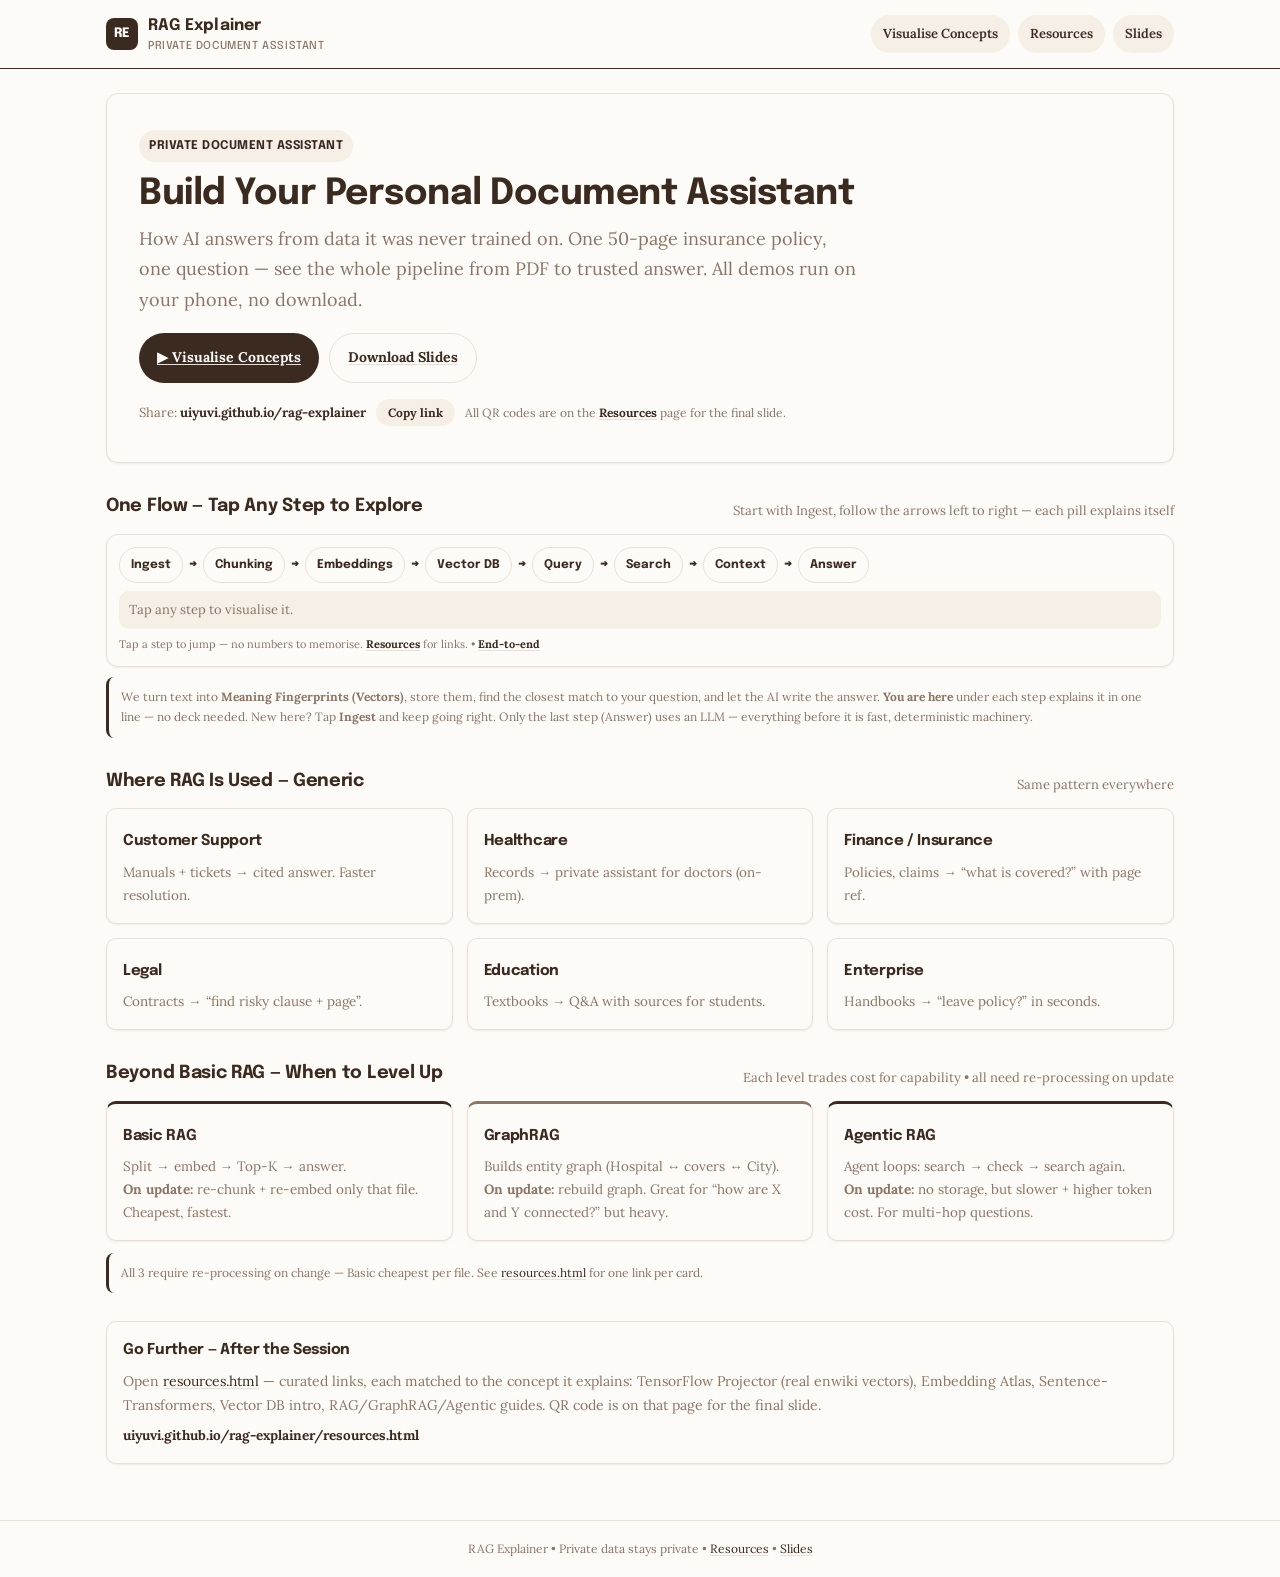
==== index.html @ fc3a3337 "redesign: Smashing-style typography + warm brown palette — Lora serif body + Epilogue sans display/U" ====
<!doctype html>
<html lang="en">
<head>
<meta charset="utf-8">
<meta name="viewport" content="width=device-width,initial-scale=1,viewport-fit=cover"><link rel="preconnect" href="https://fonts.googleapis.com"><link rel="preconnect" href="https://fonts.gstatic.com" crossorigin><link rel="stylesheet" href="https://fonts.googleapis.com/css2?family=Lora:ital,wght@0,400;0,600;1,400&family=Epilogue:wght@600;700;800&display=swap">
<title>RAG Explainer — Build Your Personal Document Assistant </title>
<meta name="description" content="How AI answers from private PDFs — Vector Search explained step-by-step. 7 mobile demos, no setup.">
<link rel="stylesheet" href="assets/style.css?v=3">
</head>
<body>
<header class="topbar">
  <div class="topbar-inner">
    <div class="brand">
      <div class="brand-mark">RE</div>
      <div>RAG Explainer <small>Private Document Assistant</small></div>
    </div>
    <nav class="nav">
      <a href="#visualise">Visualise Concepts</a>
      <a href="resources.html">Resources</a>
      <a href="slides/rag_explainer.pptx">Slides</a>
    </nav>
  </div>
</header>

<main class="wrap">
  <section class="hero">
    <div class="kicker">Private Document Assistant</div>
    <h1>Build Your Personal <span>Document Assistant</span></h1>
    <p class="lead">How AI answers from data it was never trained on. One 50-page insurance policy, one question — see the whole pipeline from PDF to trusted answer. All demos run on your phone, no download.</p>
    <div class="hero-actions">
      <a class="btn btn-primary" href="#visualise">▶ Visualise Concepts</a>
      <a class="btn btn-secondary" href="slides/rag_explainer.pptx">Download Slides</a>
    </div>
    <div style="margin-top:16px;display:flex;gap:10px;align-items:center;flex-wrap:wrap;font-size:13px;color:#8A7566">
      <span>Share: <strong style="color:#3B2A20">uiyuvi.github.io/rag-explainer</strong></span>
      <button class="btn btn-ghost" style="padding:6px 12px;font-size:12px" onclick="navigator.clipboard&&navigator.clipboard.writeText('https://uiyuvi.github.io/rag-explainer/').then(()=>alert('Link copied'))">Copy link</button>
      <span style="font-size:12px">All QR codes are on the <a href="resources.html" style="font-weight:700">Resources</a> page for the final slide.</span>
    </div>
  </section>

  <section class="section" id="visualise">
    <div class="section-head"><h2>One Flow — Tap Any Step to Explore</h2><p>Start with Ingest, follow the arrows left to right — each pill explains itself</p></div>
    <div id="pipeline"></div>
    <p class="note" style="margin-top:10px">We turn text into <strong>Meaning Fingerprints (Vectors)</strong>, store them, find the closest match to your question, and let the AI write the answer. <strong>You are here</strong> under each step explains it in one line — no deck needed. New here? Tap <strong>Ingest</strong> and keep going right. Only the last step (Answer) uses an LLM — everything before it is fast, deterministic machinery.</p>
  </section>

  <section class="section">
    <div class="section-head"><h2>Where RAG Is Used — Generic</h2><p>Same pattern everywhere</p></div>
    <div class="grid grid-3">
      <div class="card"><h3>Customer Support</h3><p>Manuals + tickets → cited answer. Faster resolution.</p></div>
      <div class="card"><h3>Healthcare</h3><p>Records → private assistant for doctors (on-prem).</p></div>
      <div class="card"><h3>Finance / Insurance</h3><p>Policies, claims → “what is covered?” with page ref.</p></div>
      <div class="card"><h3>Legal</h3><p>Contracts → “find risky clause + page”.</p></div>
      <div class="card"><h3>Education</h3><p>Textbooks → Q&A with sources for students.</p></div>
      <div class="card"><h3>Enterprise</h3><p>Handbooks → “leave policy?” in seconds.</p></div>
    </div>
  </section>

  <section class="section">
    <div class="section-head"><h2>Beyond Basic RAG — When to Level Up</h2><p>Each level trades cost for capability • all need re-processing on update</p></div>
    <div class="grid grid-3">
      <div class="card" style="border-top:3px solid #3B2A20"><h3>Basic RAG</h3><p>Split → embed → Top-K → answer.<br><strong>On update:</strong> re-chunk + re-embed only that file. Cheapest, fastest.</p></div>
      <div class="card" style="border-top:3px solid #8A7566"><h3>GraphRAG</h3><p>Builds entity graph (Hospital ↔ covers ↔ City).<br><strong>On update:</strong> rebuild graph. Great for “how are X and Y connected?” but heavy.</p></div>
      <div class="card" style="border-top:3px solid #3B2A20"><h3>Agentic RAG</h3><p>Agent loops: search → check → search again.<br><strong>On update:</strong> no storage, but slower + higher token cost. For multi-hop questions.</p></div>
    </div>
    <p class="note">All 3 require re-processing on change — Basic cheapest per file. See <a href="resources.html">resources.html</a> for one link per card.</p>
  </section>

  <section class="section">
    <div class="card" style="display:flex;gap:16px;align-items:center;flex-wrap:wrap">
      <div>
        <h3 style="margin:0;color:#3B2A20">Go Further — After the Session</h3>
        <p style="margin:6px 0;color:#8A7566;font-size:14px">Open <a href="resources.html">resources.html</a> — curated links, each matched to the concept it explains: TensorFlow Projector (real enwiki vectors), Embedding Atlas, Sentence-Transformers, Vector DB intro, RAG/GraphRAG/Agentic guides. QR code is on that page for the final slide.</p>
        <p style="margin:0;font-weight:700;color:#3B2A20">uiyuvi.github.io/rag-explainer/resources.html</p>
      </div>
    </div>
  </section>
</main>

<footer class="footer">
  RAG Explainer • Private data stays private • <a href="resources.html">Resources</a> • <a href="slides/rag_explainer.pptx">Slides</a>
</footer>
<script src="assets/pipeline.js?v=15"></script>
<script>renderPipelineOverview('pipeline');</script>
</body>
</html>
---- assets/style.css ----
/* RAG Explainer — Warm Paper (Smashing-style, brown ink, mobile first) */
:root{
  --bg:#FDFBF7;
  --surface:#F5EFE6;
  --ink:#3B2A20;
  --body:#4A372B;
  --muted:#8A7566;
  --border:#E8E0D8;
  --border-strong:#3B2A20;
  --console-bg:#241A13;
  --console-fg:#E5DCD3;
  --radius:10px;
  --shadow:0 1px 2px rgba(59,42,32,.07);
  --shadow-hover:0 2px 6px rgba(59,42,32,.12);
  --sans:Epilogue, -apple-system, BlinkMacSystemFont, "Segoe UI", Roboto, Helvetica, Arial, sans-serif;
}
*{box-sizing:border-box}
html{scroll-behavior:smooth}
body{
  margin:0;
  font-family: Lora, Georgia, Cambria, "Times New Roman", serif;
  color:var(--body);
  background:var(--bg);
  line-height:1.7;
  -webkit-font-smoothing:antialiased;
}
h1,h2,h3,.brand,.kicker,.btn,.badge,.pipe-step,.pipe-arrow,.score,.kpi span,.details summary,.brand-mark{font-family:var(--sans)}
button,input,select,textarea{font-family:var(--sans)}
a{color:var(--ink);text-decoration:underline;text-decoration-color:var(--border);text-underline-offset:2px}
a:hover{color:var(--muted)}
h1,h2,h3{letter-spacing:-.3px}
/* Header */
.topbar{
  position:sticky;top:0;z-index:40;
  background:var(--bg);
  border-bottom:1px solid var(--border-strong);
}
.topbar-inner{
  max-width:1100px;margin:0 auto;padding:12px 16px;
  display:flex;align-items:center;justify-content:space-between;gap:12px;
}
.brand{
  display:flex;align-items:center;gap:10px;font-weight:700;
  color:var(--ink);letter-spacing:.2px;
}
.brand-mark{
  width:32px;height:32px;border-radius:8px;
  background:var(--ink);
  display:grid;place-items:center;color:#FDFBF7;font-size:13px;font-weight:800;
}
.brand small{display:block;font-weight:500;color:var(--muted);font-size:11px;letter-spacing:.6px;text-transform:uppercase;margin-top:-2px}
.nav{display:flex;gap:8px;flex-wrap:wrap}
.nav a{
  padding:8px 12px;border-radius:999px;font-size:13px;font-weight:600;
  background:var(--surface);color:var(--ink);text-decoration:none;
}
.nav a.primary{background:var(--ink);color:#FDFBF7}
.nav a.primary:hover{background:#4A372B}
@media(max-width:640px){.nav{width:100%}.topbar-inner{flex-wrap:wrap}}
/* Layout */
.wrap{max-width:1100px;margin:0 auto;padding:24px 16px}
.hero{
  background:var(--bg);
  border:1px solid var(--border);
  border-radius:12px;box-shadow:var(--shadow);
  padding:28px 20px;overflow:hidden;position:relative;
}
@media(min-width:800px){.hero{padding:36px 32px}}
.kicker{
  display:inline-flex;align-items:center;gap:8px;
  background:var(--surface);color:var(--ink);
  padding:6px 10px;border-radius:999px;font-size:12px;font-weight:700;letter-spacing:.5px;text-transform:uppercase;
}
h1{margin:12px 0 8px;font-size:clamp(24px, 5vw, 36px);line-height:1.15;color:var(--ink);letter-spacing:-.5px}
h1 span{color:var(--ink)}
.lead{color:var(--muted);font-size:clamp(15px,2.5vw,18px);max-width:720px;margin:0}
.hero-actions{margin-top:18px;display:flex;gap:10px;flex-wrap:wrap}
.btn{
  appearance:none;border:0;border-radius:999px;padding:12px 18px;
  font-weight:700;font-size:14px;cursor:pointer;font-family:inherit;
  display:inline-flex;align-items:center;gap:8px;
  transition:transform .08s, box-shadow .15s;
}
.btn:active{transform:translateY(1px)}
.btn-primary{background:var(--ink);color:#FDFBF7}
.btn-primary:hover{background:#4A372B}
.btn-secondary{background:var(--bg);color:var(--ink);border:1px solid var(--border)}
.btn-ghost{background:var(--surface);color:var(--ink)}
.qr-card{
  margin-top:18px;display:flex;gap:14px;align-items:center;
  background:var(--bg);border:1px solid var(--border);border-radius:12px;padding:12px;
}
.qr{width:96px;height:96px;border-radius:10px;background:#FDFBF7;border:1px solid var(--border);display:grid;place-items:center;overflow:hidden;flex-shrink:0}
.qr img{width:100%;height:100%;object-fit:cover}
.qr-meta{font-size:13px;color:var(--muted)}
.qr-meta strong{color:var(--ink);display:block;font-size:14px}
/* Cards */
.grid{display:grid;gap:14px}
@media(min-width:700px){.grid-2{grid-template-columns:1fr 1fr}.grid-3{grid-template-columns:1fr 1fr 1fr}}
.card{
  background:var(--bg);border:1px solid var(--border);border-radius:var(--radius);
  padding:16px;box-shadow:var(--shadow);
}
.card h3{margin:4px 0 6px;font-size:15px;color:var(--ink)}
.card p{margin:0;color:var(--muted);font-size:13.5px}
.badge{font-size:11px;font-weight:700;letter-spacing:.5px;text-transform:uppercase;padding:4px 8px;border-radius:999px;background:var(--surface);color:var(--ink)}
.badge-everyone{background:var(--surface);color:var(--ink)}
.badge-builders{background:var(--ink);color:#FDFBF7}
.kpi{display:flex;gap:8px;flex-wrap:wrap;margin-top:10px}
.kpi span{background:var(--surface);padding:6px 10px;border-radius:999px;font-size:12px;font-weight:600;color:var(--ink)}
.section{margin-top:28px}
.section-head{display:flex;align-items:end;justify-content:space-between;gap:12px;margin-bottom:12px;flex-wrap:wrap}
.section-head h2{margin:0;font-size:18px;color:var(--ink)}
.section-head p{margin:0;color:var(--muted);font-size:13px}
.pipeline{display:flex;gap:6px;align-items:center;flex-wrap:wrap;font-size:12px;font-weight:700;color:var(--ink)}
.pipe-step{padding:7px 11px;background:var(--bg);border:1px solid var(--border);border-radius:999px;text-decoration:none;color:var(--ink);transition:.15s}
.pipe-step:hover{border-color:var(--border-strong);transform:translateY(-1px)}
.pipe-step.active{background:var(--ink);color:#FDFBF7;border-color:var(--ink)}
.pipe-arrow{color:var(--ink);font-weight:800}
.pipeline-wrap{background:var(--bg);border:1px solid var(--border);border-radius:12px;padding:12px;box-shadow:var(--shadow);position:sticky;top:56px;z-index:30}
.pipe-desc{margin-top:8px;font-size:13px;color:var(--muted);background:var(--surface);padding:8px 10px;border-radius:10px}
@media(max-width:640px){.pipeline-wrap{padding:10px}.pipe-step{padding:6px 10px;font-size:12px}}
.note{font-size:12px;color:var(--muted);background:var(--bg);border-left:3px solid var(--ink);padding:10px 12px;border-radius:8px}
/* Demo specifics */
.demo-bar{display:flex;gap:8px;flex-wrap:wrap;align-items:center;margin:12px 0}
.demo-bar input, .demo-bar select{
  padding:10px 12px;border:1px solid var(--border);border-radius:10px;font-size:14px;min-width:0;font-family:inherit;
}
.demo-bar input{flex:1;min-width:160px}
.canvas-wrap{background:var(--bg);border:1px solid var(--border);border-radius:12px;padding:12px;box-shadow:var(--shadow)}
canvas{width:100%;height:auto;display:block;border-radius:10px}
.range-row{display:flex;align-items:center;gap:10px;flex-wrap:wrap;font-size:13px;color:var(--muted)}
input[type=range]{accent-color:var(--ink)}
.list{list-style:none;padding:0;margin:10px 0 0}
.list li{display:flex;justify-content:space-between;gap:10px;padding:10px 12px;background:var(--bg);border:1px solid var(--border);border-radius:10px;margin-bottom:8px;font-size:13px}
.score{font-weight:800;color:var(--ink)}
.footer{margin-top:32px;padding:18px 16px;color:var(--muted);font-size:12px;text-align:center;border-top:1px solid var(--border);background:var(--bg)}
.details{margin-top:10px}
.details summary{cursor:pointer;font-weight:700;color:var(--ink);font-size:13px}
.flow-note{font-size:12px;color:var(--muted)}
@media(max-width:640px){
  .hero-actions .btn{flex:1;justify-content:center}
  .qr-card{flex-direction:row}
}
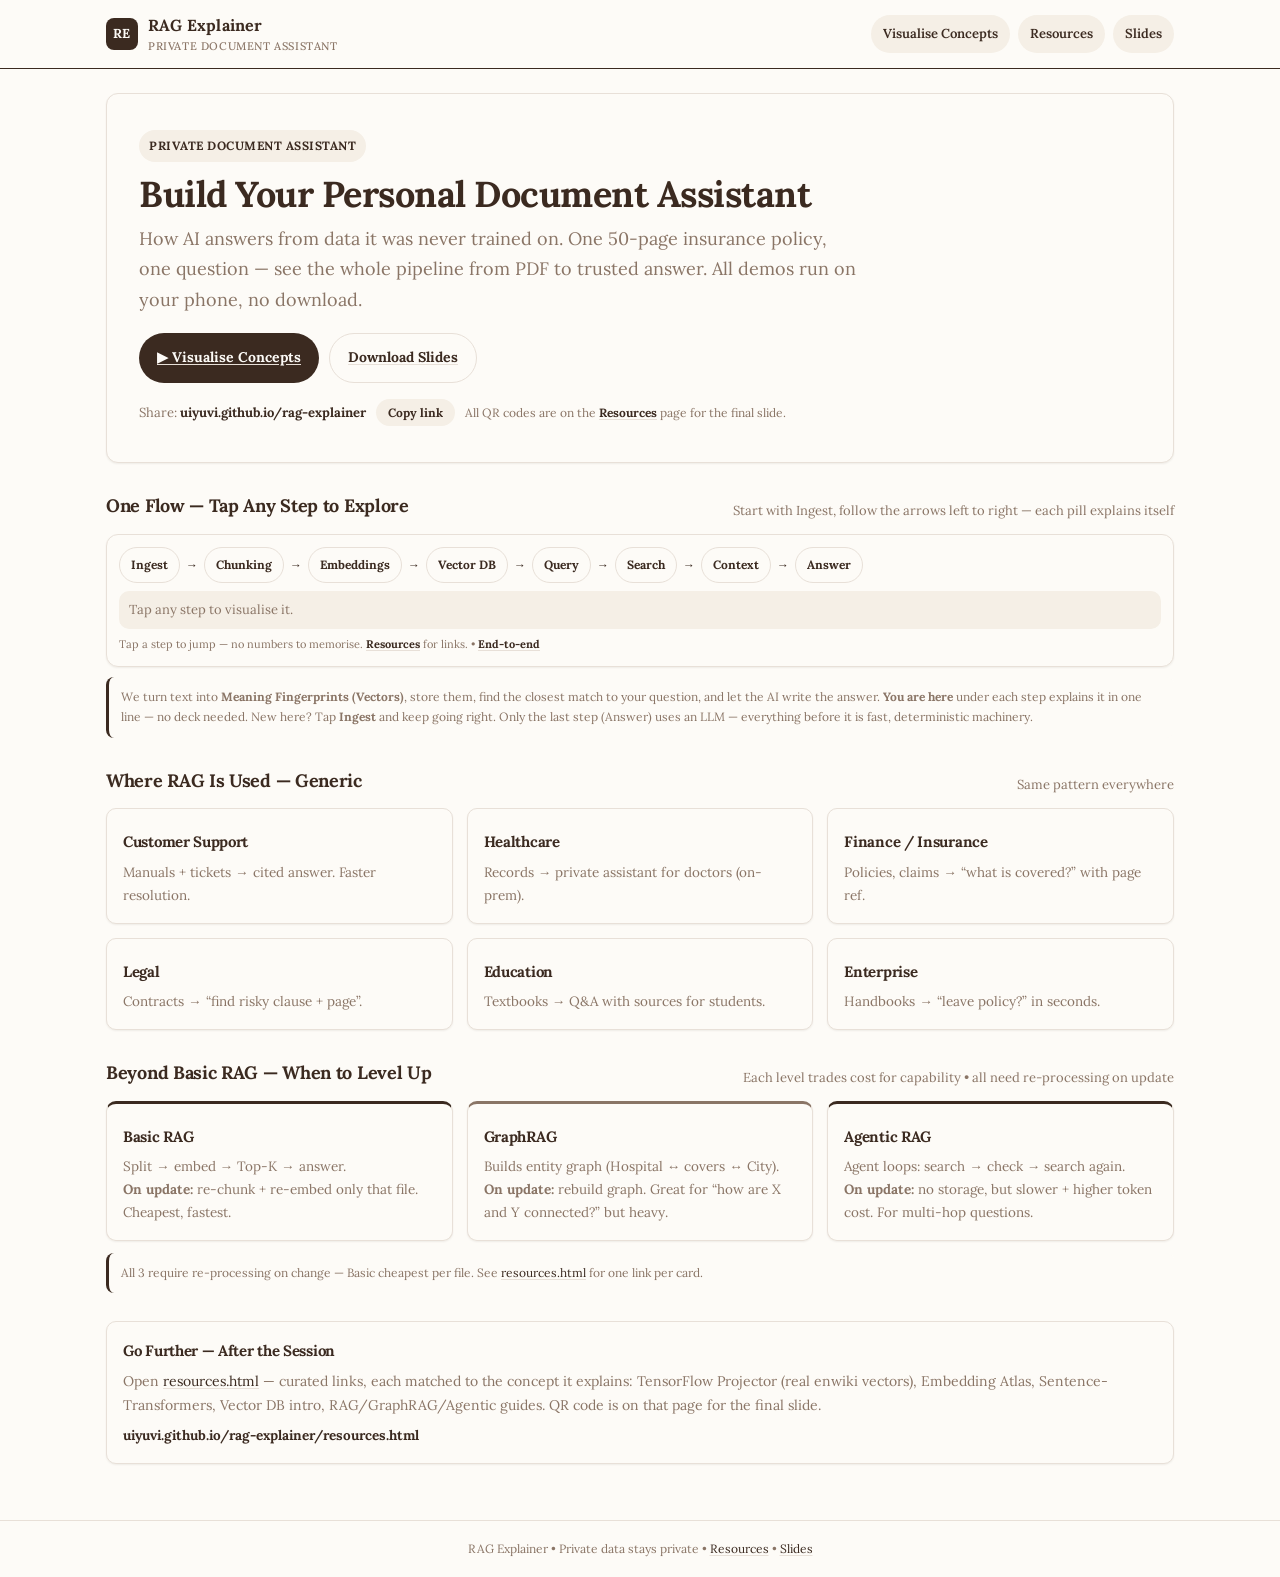
==== commit d2c50785: "typography: Lora everywhere — Epilogue removed site-wide, Lora 700 added for headings/buttons/UI; ca" ====
--- a/index.html
+++ b/index.html
@@ -2,10 +2,10 @@
 <html lang="en">
 <head>
 <meta charset="utf-8">
-<meta name="viewport" content="width=device-width,initial-scale=1,viewport-fit=cover"><link rel="preconnect" href="https://fonts.googleapis.com"><link rel="preconnect" href="https://fonts.gstatic.com" crossorigin><link rel="stylesheet" href="https://fonts.googleapis.com/css2?family=Lora:ital,wght@0,400;0,600;1,400&family=Epilogue:wght@600;700;800&display=swap">
+<meta name="viewport" content="width=device-width,initial-scale=1,viewport-fit=cover"><link rel="preconnect" href="https://fonts.googleapis.com"><link rel="preconnect" href="https://fonts.gstatic.com" crossorigin><link rel="stylesheet" href="https://fonts.googleapis.com/css2?family=Lora:ital,wght@0,400;0,600;0,700;1,400&display=swap">
 <title>RAG Explainer — Build Your Personal Document Assistant </title>
 <meta name="description" content="How AI answers from private PDFs — Vector Search explained step-by-step. 7 mobile demos, no setup.">
-<link rel="stylesheet" href="assets/style.css?v=3">
+<link rel="stylesheet" href="assets/style.css?v=4">
 </head>
 <body>
 <header class="topbar">
--- a/assets/style.css
+++ b/assets/style.css
@@ -12,7 +12,6 @@
   --radius:10px;
   --shadow:0 1px 2px rgba(59,42,32,.07);
   --shadow-hover:0 2px 6px rgba(59,42,32,.12);
-  --sans:Epilogue, -apple-system, BlinkMacSystemFont, "Segoe UI", Roboto, Helvetica, Arial, sans-serif;
 }
 *{box-sizing:border-box}
 html{scroll-behavior:smooth}
@@ -24,8 +23,6 @@
   line-height:1.7;
   -webkit-font-smoothing:antialiased;
 }
-h1,h2,h3,.brand,.kicker,.btn,.badge,.pipe-step,.pipe-arrow,.score,.kpi span,.details summary,.brand-mark{font-family:var(--sans)}
-button,input,select,textarea{font-family:var(--sans)}
 a{color:var(--ink);text-decoration:underline;text-decoration-color:var(--border);text-underline-offset:2px}
 a:hover{color:var(--muted)}
 h1,h2,h3{letter-spacing:-.3px}
@@ -46,7 +43,7 @@
 .brand-mark{
   width:32px;height:32px;border-radius:8px;
   background:var(--ink);
-  display:grid;place-items:center;color:#FDFBF7;font-size:13px;font-weight:800;
+  display:grid;place-items:center;color:#FDFBF7;font-size:13px;font-weight:700;
 }
 .brand small{display:block;font-weight:500;color:var(--muted);font-size:11px;letter-spacing:.6px;text-transform:uppercase;margin-top:-2px}
 .nav{display:flex;gap:8px;flex-wrap:wrap}
@@ -116,7 +113,7 @@
 .pipe-step{padding:7px 11px;background:var(--bg);border:1px solid var(--border);border-radius:999px;text-decoration:none;color:var(--ink);transition:.15s}
 .pipe-step:hover{border-color:var(--border-strong);transform:translateY(-1px)}
 .pipe-step.active{background:var(--ink);color:#FDFBF7;border-color:var(--ink)}
-.pipe-arrow{color:var(--ink);font-weight:800}
+.pipe-arrow{color:var(--ink);font-weight:700}
 .pipeline-wrap{background:var(--bg);border:1px solid var(--border);border-radius:12px;padding:12px;box-shadow:var(--shadow);position:sticky;top:56px;z-index:30}
 .pipe-desc{margin-top:8px;font-size:13px;color:var(--muted);background:var(--surface);padding:8px 10px;border-radius:10px}
 @media(max-width:640px){.pipeline-wrap{padding:10px}.pipe-step{padding:6px 10px;font-size:12px}}
@@ -133,7 +130,7 @@
 input[type=range]{accent-color:var(--ink)}
 .list{list-style:none;padding:0;margin:10px 0 0}
 .list li{display:flex;justify-content:space-between;gap:10px;padding:10px 12px;background:var(--bg);border:1px solid var(--border);border-radius:10px;margin-bottom:8px;font-size:13px}
-.score{font-weight:800;color:var(--ink)}
+.score{font-weight:700;color:var(--ink)}
 .footer{margin-top:32px;padding:18px 16px;color:var(--muted);font-size:12px;text-align:center;border-top:1px solid var(--border);background:var(--bg)}
 .details{margin-top:10px}
 .details summary{cursor:pointer;font-weight:700;color:var(--ink);font-size:13px}
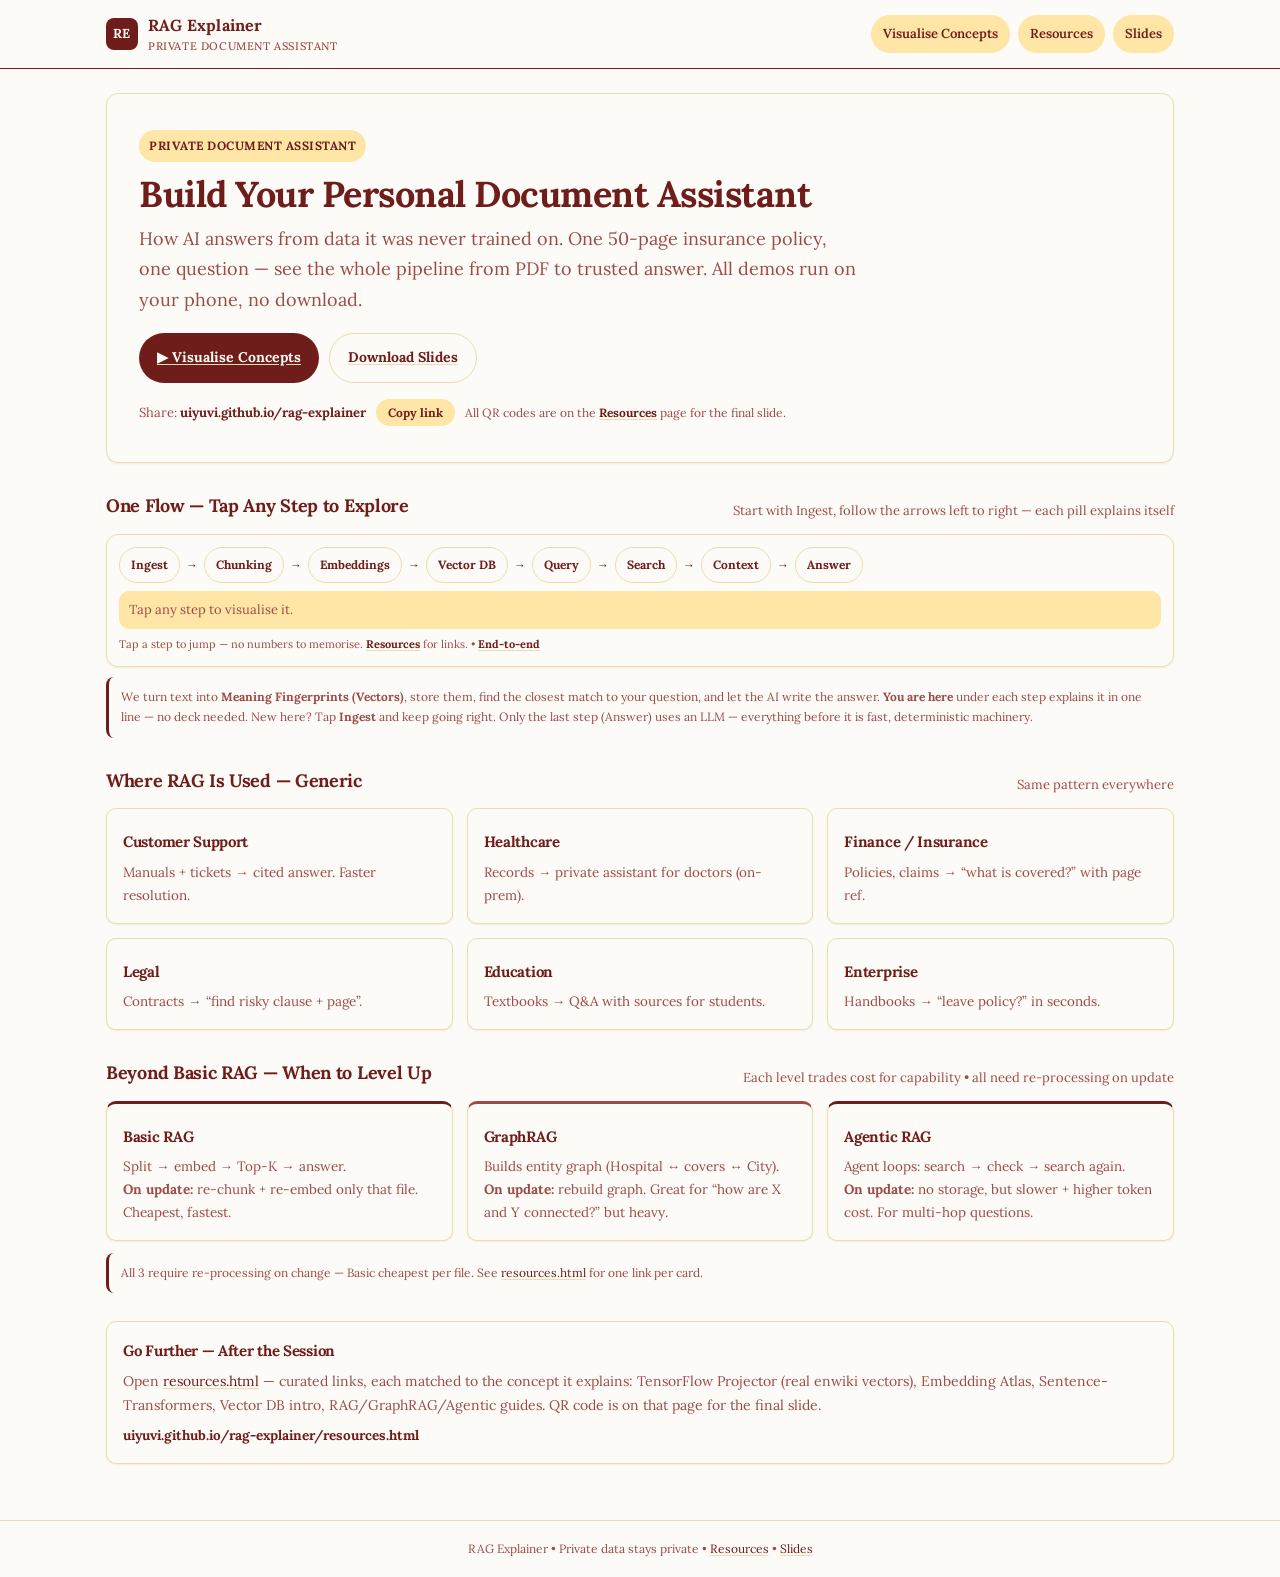
==== commit f127b69b: "palette: burgundy ink on cream — #6F1D1B replaces all browns, chips/surfaces/badges moved to #FFE6A7" ====
--- a/index.html
+++ b/index.html
@@ -5,7 +5,7 @@
 <meta name="viewport" content="width=device-width,initial-scale=1,viewport-fit=cover"><link rel="preconnect" href="https://fonts.googleapis.com"><link rel="preconnect" href="https://fonts.gstatic.com" crossorigin><link rel="stylesheet" href="https://fonts.googleapis.com/css2?family=Lora:ital,wght@0,400;0,600;0,700;1,400&display=swap">
 <title>RAG Explainer — Build Your Personal Document Assistant </title>
 <meta name="description" content="How AI answers from private PDFs — Vector Search explained step-by-step. 7 mobile demos, no setup.">
-<link rel="stylesheet" href="assets/style.css?v=4">
+<link rel="stylesheet" href="assets/style.css?v=5">
 </head>
 <body>
 <header class="topbar">
@@ -31,8 +31,8 @@
       <a class="btn btn-primary" href="#visualise">▶ Visualise Concepts</a>
       <a class="btn btn-secondary" href="slides/rag_explainer.pptx">Download Slides</a>
     </div>
-    <div style="margin-top:16px;display:flex;gap:10px;align-items:center;flex-wrap:wrap;font-size:13px;color:#8A7566">
-      <span>Share: <strong style="color:#3B2A20">uiyuvi.github.io/rag-explainer</strong></span>
+    <div style="margin-top:16px;display:flex;gap:10px;align-items:center;flex-wrap:wrap;font-size:13px;color:#9C4B47">
+      <span>Share: <strong style="color:#6F1D1B">uiyuvi.github.io/rag-explainer</strong></span>
       <button class="btn btn-ghost" style="padding:6px 12px;font-size:12px" onclick="navigator.clipboard&&navigator.clipboard.writeText('https://uiyuvi.github.io/rag-explainer/').then(()=>alert('Link copied'))">Copy link</button>
       <span style="font-size:12px">All QR codes are on the <a href="resources.html" style="font-weight:700">Resources</a> page for the final slide.</span>
     </div>
@@ -59,9 +59,9 @@
   <section class="section">
     <div class="section-head"><h2>Beyond Basic RAG — When to Level Up</h2><p>Each level trades cost for capability • all need re-processing on update</p></div>
     <div class="grid grid-3">
-      <div class="card" style="border-top:3px solid #3B2A20"><h3>Basic RAG</h3><p>Split → embed → Top-K → answer.<br><strong>On update:</strong> re-chunk + re-embed only that file. Cheapest, fastest.</p></div>
-      <div class="card" style="border-top:3px solid #8A7566"><h3>GraphRAG</h3><p>Builds entity graph (Hospital ↔ covers ↔ City).<br><strong>On update:</strong> rebuild graph. Great for “how are X and Y connected?” but heavy.</p></div>
-      <div class="card" style="border-top:3px solid #3B2A20"><h3>Agentic RAG</h3><p>Agent loops: search → check → search again.<br><strong>On update:</strong> no storage, but slower + higher token cost. For multi-hop questions.</p></div>
+      <div class="card" style="border-top:3px solid #6F1D1B"><h3>Basic RAG</h3><p>Split → embed → Top-K → answer.<br><strong>On update:</strong> re-chunk + re-embed only that file. Cheapest, fastest.</p></div>
+      <div class="card" style="border-top:3px solid #9C4B47"><h3>GraphRAG</h3><p>Builds entity graph (Hospital ↔ covers ↔ City).<br><strong>On update:</strong> rebuild graph. Great for “how are X and Y connected?” but heavy.</p></div>
+      <div class="card" style="border-top:3px solid #6F1D1B"><h3>Agentic RAG</h3><p>Agent loops: search → check → search again.<br><strong>On update:</strong> no storage, but slower + higher token cost. For multi-hop questions.</p></div>
     </div>
     <p class="note">All 3 require re-processing on change — Basic cheapest per file. See <a href="resources.html">resources.html</a> for one link per card.</p>
   </section>
@@ -69,9 +69,9 @@
   <section class="section">
     <div class="card" style="display:flex;gap:16px;align-items:center;flex-wrap:wrap">
       <div>
-        <h3 style="margin:0;color:#3B2A20">Go Further — After the Session</h3>
-        <p style="margin:6px 0;color:#8A7566;font-size:14px">Open <a href="resources.html">resources.html</a> — curated links, each matched to the concept it explains: TensorFlow Projector (real enwiki vectors), Embedding Atlas, Sentence-Transformers, Vector DB intro, RAG/GraphRAG/Agentic guides. QR code is on that page for the final slide.</p>
-        <p style="margin:0;font-weight:700;color:#3B2A20">uiyuvi.github.io/rag-explainer/resources.html</p>
+        <h3 style="margin:0;color:#6F1D1B">Go Further — After the Session</h3>
+        <p style="margin:6px 0;color:#9C4B47;font-size:14px">Open <a href="resources.html">resources.html</a> — curated links, each matched to the concept it explains: TensorFlow Projector (real enwiki vectors), Embedding Atlas, Sentence-Transformers, Vector DB intro, RAG/GraphRAG/Agentic guides. QR code is on that page for the final slide.</p>
+        <p style="margin:0;font-weight:700;color:#6F1D1B">uiyuvi.github.io/rag-explainer/resources.html</p>
       </div>
     </div>
   </section>
@@ -80,7 +80,7 @@
 <footer class="footer">
   RAG Explainer • Private data stays private • <a href="resources.html">Resources</a> • <a href="slides/rag_explainer.pptx">Slides</a>
 </footer>
-<script src="assets/pipeline.js?v=15"></script>
+<script src="assets/pipeline.js?v=16"></script>
 <script>renderPipelineOverview('pipeline');</script>
 </body>
 </html>
--- a/assets/style.css
+++ b/assets/style.css
@@ -1,17 +1,17 @@
 /* RAG Explainer — Warm Paper (Smashing-style, brown ink, mobile first) */
 :root{
   --bg:#FDFBF7;
-  --surface:#F5EFE6;
-  --ink:#3B2A20;
-  --body:#4A372B;
-  --muted:#8A7566;
-  --border:#E8E0D8;
-  --border-strong:#3B2A20;
-  --console-bg:#241A13;
-  --console-fg:#E5DCD3;
+  --surface:#FFE6A7;
+  --ink:#6F1D1B;
+  --body:#6F1D1B;
+  --muted:#9C4B47;
+  --border:#F0DBB0;
+  --border-strong:#6F1D1B;
+  --console-bg:#2B0F0E;
+  --console-fg:#FFE6A7;
   --radius:10px;
-  --shadow:0 1px 2px rgba(59,42,32,.07);
-  --shadow-hover:0 2px 6px rgba(59,42,32,.12);
+  --shadow:0 1px 2px rgba(111,29,27,.08);
+  --shadow-hover:0 2px 6px rgba(111,29,27,.14);
 }
 *{box-sizing:border-box}
 html{scroll-behavior:smooth}
@@ -52,7 +52,7 @@
   background:var(--surface);color:var(--ink);text-decoration:none;
 }
 .nav a.primary{background:var(--ink);color:#FDFBF7}
-.nav a.primary:hover{background:#4A372B}
+.nav a.primary:hover{background:#8A2A27}
 @media(max-width:640px){.nav{width:100%}.topbar-inner{flex-wrap:wrap}}
 /* Layout */
 .wrap{max-width:1100px;margin:0 auto;padding:24px 16px}
@@ -80,7 +80,7 @@
 }
 .btn:active{transform:translateY(1px)}
 .btn-primary{background:var(--ink);color:#FDFBF7}
-.btn-primary:hover{background:#4A372B}
+.btn-primary:hover{background:#8A2A27}
 .btn-secondary{background:var(--bg);color:var(--ink);border:1px solid var(--border)}
 .btn-ghost{background:var(--surface);color:var(--ink)}
 .qr-card{
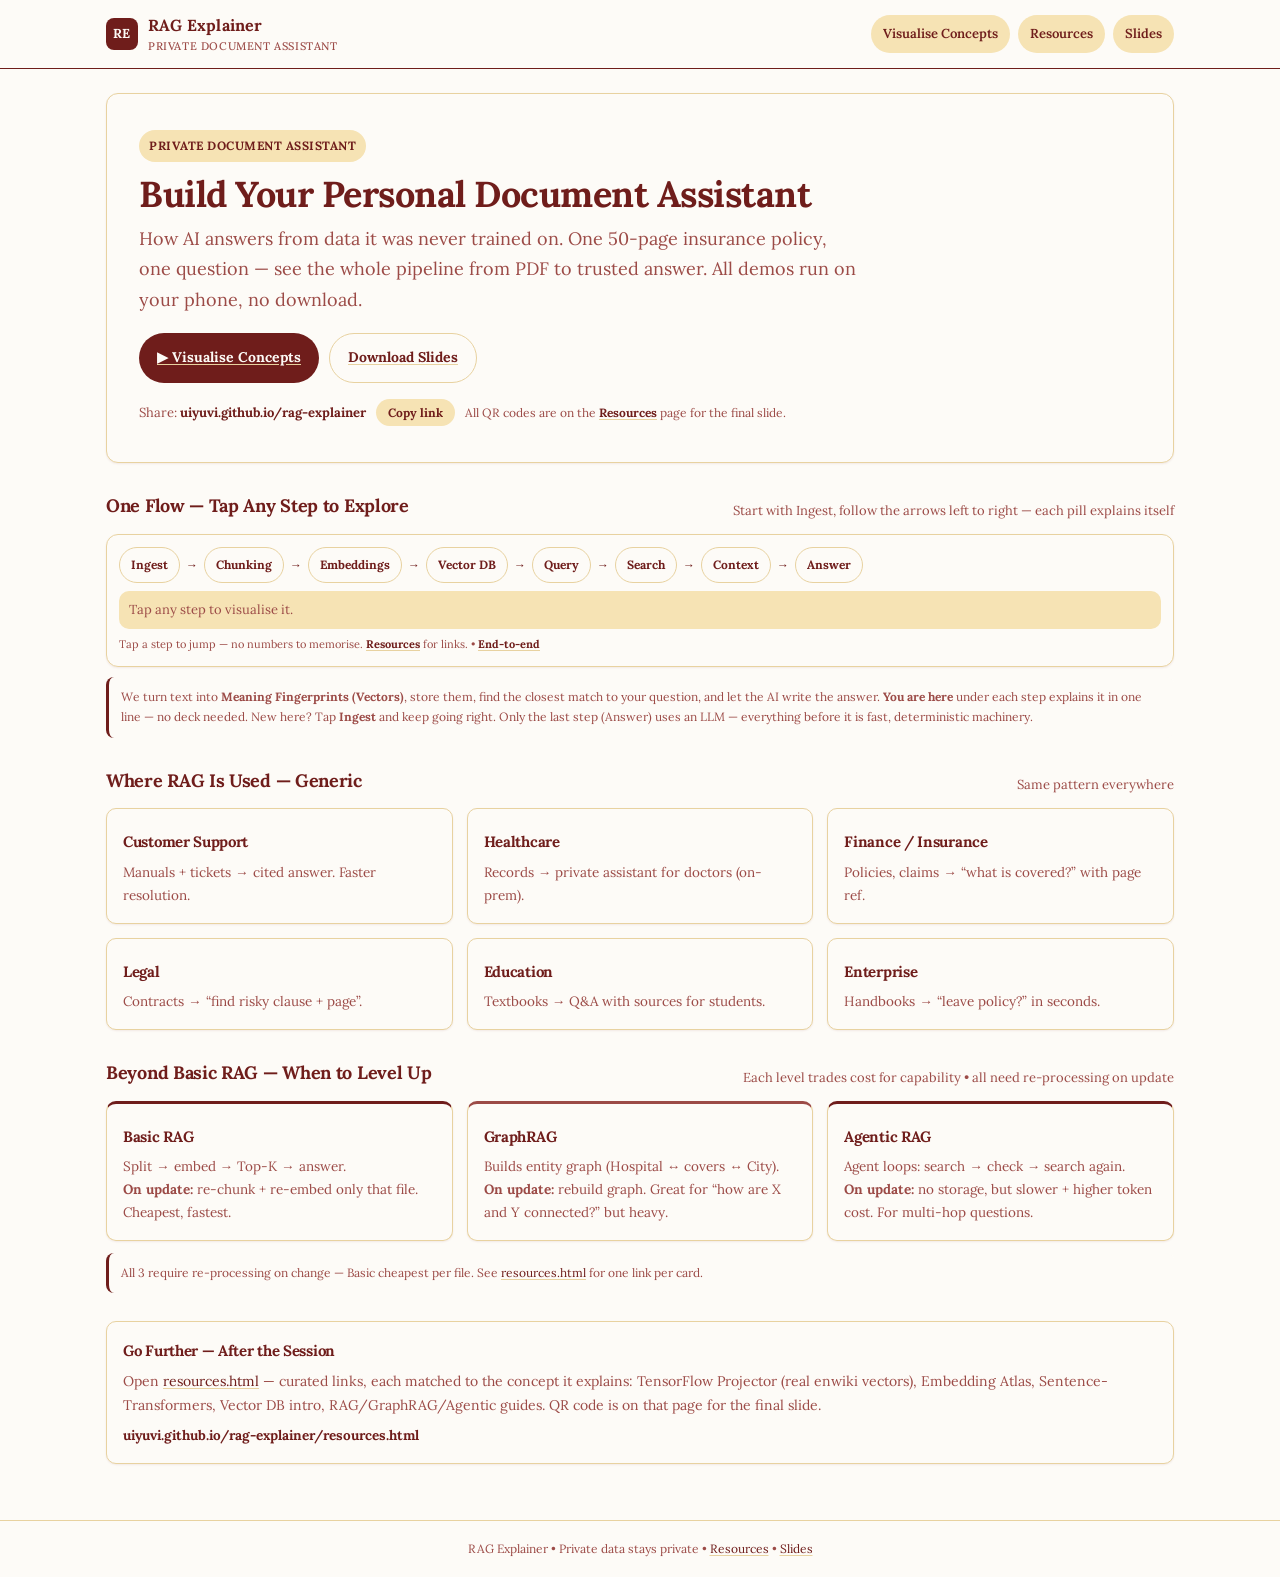
==== commit 7fb2b2c5: "palette: soften cream #FFE6A7 -> #F6E3B4 (chips, surfaces, badges, console text), border #F0DBB0 -> " ====
--- a/index.html
+++ b/index.html
@@ -5,7 +5,7 @@
 <meta name="viewport" content="width=device-width,initial-scale=1,viewport-fit=cover"><link rel="preconnect" href="https://fonts.googleapis.com"><link rel="preconnect" href="https://fonts.gstatic.com" crossorigin><link rel="stylesheet" href="https://fonts.googleapis.com/css2?family=Lora:ital,wght@0,400;0,600;0,700;1,400&display=swap">
 <title>RAG Explainer — Build Your Personal Document Assistant </title>
 <meta name="description" content="How AI answers from private PDFs — Vector Search explained step-by-step. 7 mobile demos, no setup.">
-<link rel="stylesheet" href="assets/style.css?v=5">
+<link rel="stylesheet" href="assets/style.css?v=6">
 </head>
 <body>
 <header class="topbar">
@@ -80,7 +80,7 @@
 <footer class="footer">
   RAG Explainer • Private data stays private • <a href="resources.html">Resources</a> • <a href="slides/rag_explainer.pptx">Slides</a>
 </footer>
-<script src="assets/pipeline.js?v=16"></script>
+<script src="assets/pipeline.js?v=17"></script>
 <script>renderPipelineOverview('pipeline');</script>
 </body>
 </html>
--- a/assets/style.css
+++ b/assets/style.css
@@ -1,14 +1,14 @@
 /* RAG Explainer — Warm Paper (Smashing-style, brown ink, mobile first) */
 :root{
   --bg:#FDFBF7;
-  --surface:#FFE6A7;
+  --surface:#F6E3B4;
   --ink:#6F1D1B;
   --body:#6F1D1B;
   --muted:#9C4B47;
-  --border:#F0DBB0;
+  --border:#E8D2A0;
   --border-strong:#6F1D1B;
   --console-bg:#2B0F0E;
-  --console-fg:#FFE6A7;
+  --console-fg:#F6E3B4;
   --radius:10px;
   --shadow:0 1px 2px rgba(111,29,27,.08);
   --shadow-hover:0 2px 6px rgba(111,29,27,.14);
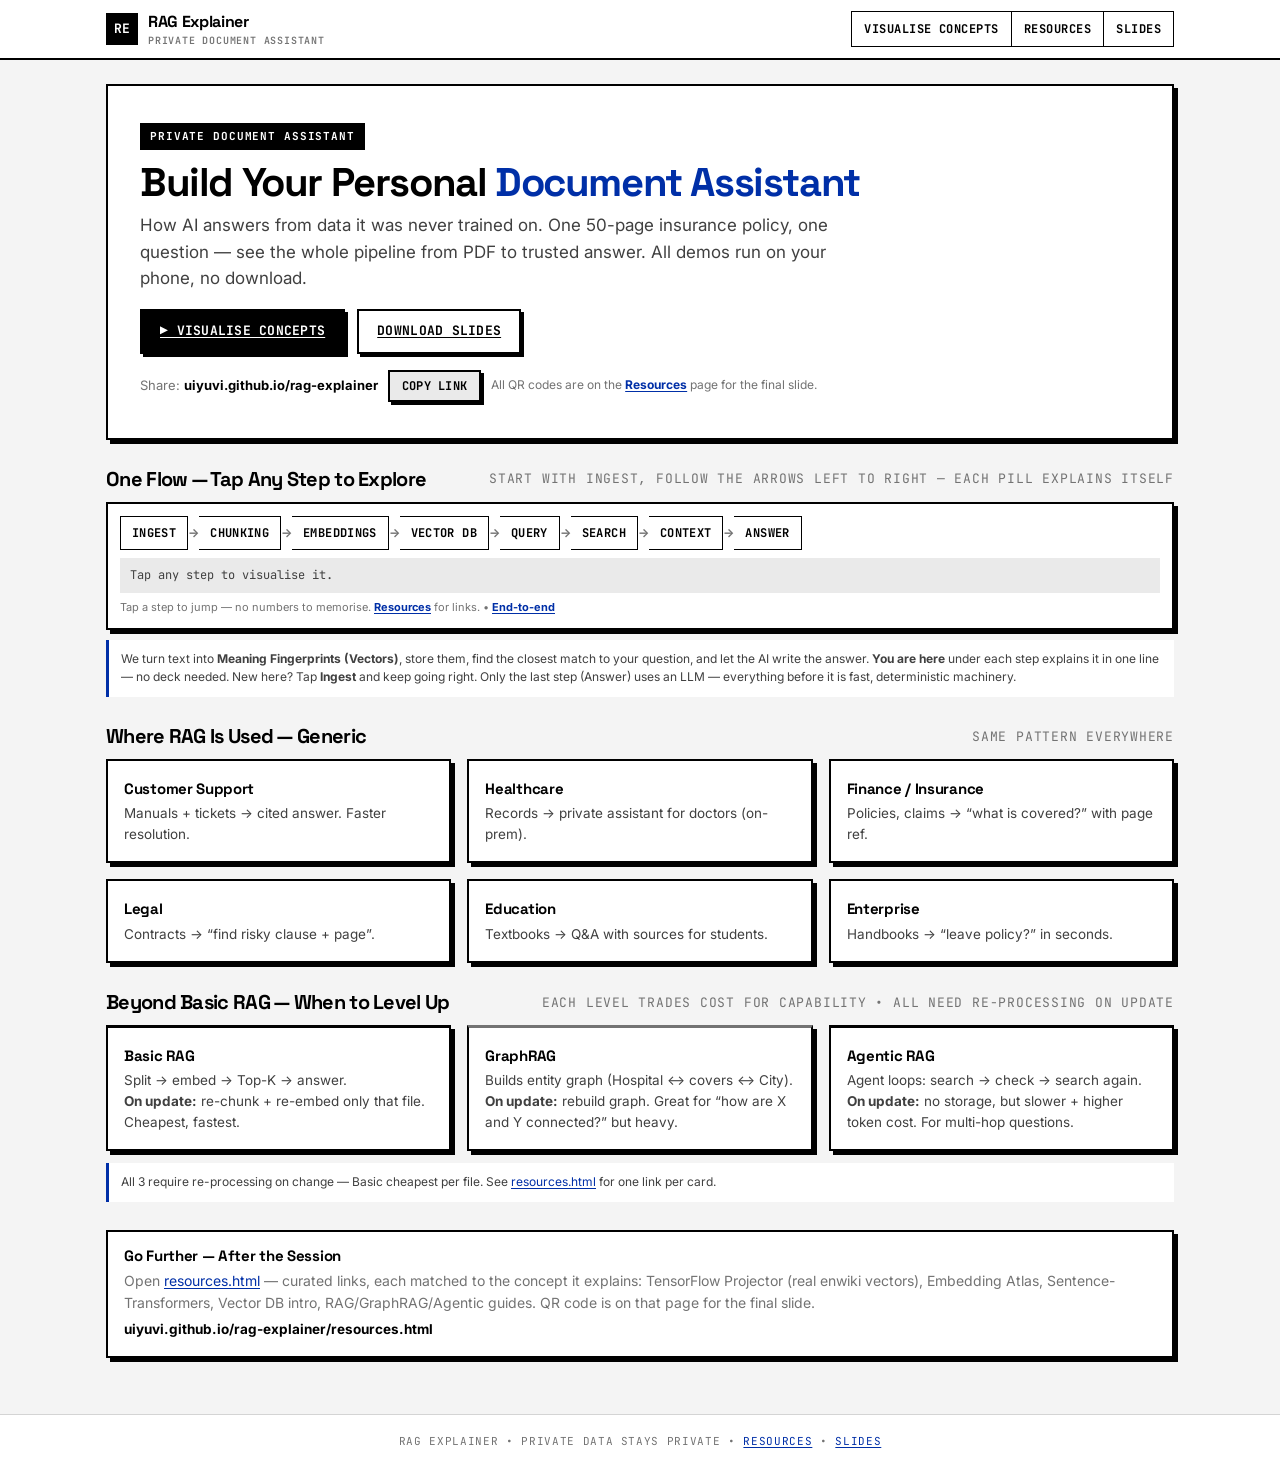
==== commit 36b1aaa0: "redesign: Swiss International Typographic Style migration — spec tokens (paper #f4f4f4, ink #000, Kl" ====
--- a/index.html
+++ b/index.html
@@ -2,10 +2,10 @@
 <html lang="en">
 <head>
 <meta charset="utf-8">
-<meta name="viewport" content="width=device-width,initial-scale=1,viewport-fit=cover"><link rel="preconnect" href="https://fonts.googleapis.com"><link rel="preconnect" href="https://fonts.gstatic.com" crossorigin><link rel="stylesheet" href="https://fonts.googleapis.com/css2?family=Lora:ital,wght@0,400;0,600;0,700;1,400&display=swap">
+<meta name="viewport" content="width=device-width,initial-scale=1,viewport-fit=cover"><link rel="preconnect" href="https://fonts.googleapis.com"><link rel="preconnect" href="https://fonts.gstatic.com" crossorigin><link rel="stylesheet" href="https://fonts.googleapis.com/css2?family=Space+Grotesk:wght@500;700&family=Inter:wght@400;600;700&family=JetBrains+Mono:wght@400;700&display=swap">
 <title>RAG Explainer — Build Your Personal Document Assistant </title>
 <meta name="description" content="How AI answers from private PDFs — Vector Search explained step-by-step. 7 mobile demos, no setup.">
-<link rel="stylesheet" href="assets/style.css?v=6">
+<link rel="stylesheet" href="assets/style.css?v=7">
 </head>
 <body>
 <header class="topbar">
@@ -31,8 +31,8 @@
       <a class="btn btn-primary" href="#visualise">▶ Visualise Concepts</a>
       <a class="btn btn-secondary" href="slides/rag_explainer.pptx">Download Slides</a>
     </div>
-    <div style="margin-top:16px;display:flex;gap:10px;align-items:center;flex-wrap:wrap;font-size:13px;color:#9C4B47">
-      <span>Share: <strong style="color:#6F1D1B">uiyuvi.github.io/rag-explainer</strong></span>
+    <div style="margin-top:16px;display:flex;gap:10px;align-items:center;flex-wrap:wrap;font-size:13px;color:#737373">
+      <span>Share: <strong style="color:#000000">uiyuvi.github.io/rag-explainer</strong></span>
       <button class="btn btn-ghost" style="padding:6px 12px;font-size:12px" onclick="navigator.clipboard&&navigator.clipboard.writeText('https://uiyuvi.github.io/rag-explainer/').then(()=>alert('Link copied'))">Copy link</button>
       <span style="font-size:12px">All QR codes are on the <a href="resources.html" style="font-weight:700">Resources</a> page for the final slide.</span>
     </div>
@@ -59,9 +59,9 @@
   <section class="section">
     <div class="section-head"><h2>Beyond Basic RAG — When to Level Up</h2><p>Each level trades cost for capability • all need re-processing on update</p></div>
     <div class="grid grid-3">
-      <div class="card" style="border-top:3px solid #6F1D1B"><h3>Basic RAG</h3><p>Split → embed → Top-K → answer.<br><strong>On update:</strong> re-chunk + re-embed only that file. Cheapest, fastest.</p></div>
-      <div class="card" style="border-top:3px solid #9C4B47"><h3>GraphRAG</h3><p>Builds entity graph (Hospital ↔ covers ↔ City).<br><strong>On update:</strong> rebuild graph. Great for “how are X and Y connected?” but heavy.</p></div>
-      <div class="card" style="border-top:3px solid #6F1D1B"><h3>Agentic RAG</h3><p>Agent loops: search → check → search again.<br><strong>On update:</strong> no storage, but slower + higher token cost. For multi-hop questions.</p></div>
+      <div class="card" style="border-top:3px solid #000000"><h3>Basic RAG</h3><p>Split → embed → Top-K → answer.<br><strong>On update:</strong> re-chunk + re-embed only that file. Cheapest, fastest.</p></div>
+      <div class="card" style="border-top:3px solid #737373"><h3>GraphRAG</h3><p>Builds entity graph (Hospital ↔ covers ↔ City).<br><strong>On update:</strong> rebuild graph. Great for “how are X and Y connected?” but heavy.</p></div>
+      <div class="card" style="border-top:3px solid #000000"><h3>Agentic RAG</h3><p>Agent loops: search → check → search again.<br><strong>On update:</strong> no storage, but slower + higher token cost. For multi-hop questions.</p></div>
     </div>
     <p class="note">All 3 require re-processing on change — Basic cheapest per file. See <a href="resources.html">resources.html</a> for one link per card.</p>
   </section>
@@ -69,9 +69,9 @@
   <section class="section">
     <div class="card" style="display:flex;gap:16px;align-items:center;flex-wrap:wrap">
       <div>
-        <h3 style="margin:0;color:#6F1D1B">Go Further — After the Session</h3>
-        <p style="margin:6px 0;color:#9C4B47;font-size:14px">Open <a href="resources.html">resources.html</a> — curated links, each matched to the concept it explains: TensorFlow Projector (real enwiki vectors), Embedding Atlas, Sentence-Transformers, Vector DB intro, RAG/GraphRAG/Agentic guides. QR code is on that page for the final slide.</p>
-        <p style="margin:0;font-weight:700;color:#6F1D1B">uiyuvi.github.io/rag-explainer/resources.html</p>
+        <h3 style="margin:0;color:#000000">Go Further — After the Session</h3>
+        <p style="margin:6px 0;color:#737373;font-size:14px">Open <a href="resources.html">resources.html</a> — curated links, each matched to the concept it explains: TensorFlow Projector (real enwiki vectors), Embedding Atlas, Sentence-Transformers, Vector DB intro, RAG/GraphRAG/Agentic guides. QR code is on that page for the final slide.</p>
+        <p style="margin:0;font-weight:700;color:#000000">uiyuvi.github.io/rag-explainer/resources.html</p>
       </div>
     </div>
   </section>
@@ -80,7 +80,7 @@
 <footer class="footer">
   RAG Explainer • Private data stays private • <a href="resources.html">Resources</a> • <a href="slides/rag_explainer.pptx">Slides</a>
 </footer>
-<script src="assets/pipeline.js?v=17"></script>
+<script src="assets/pipeline.js?v=18"></script>
 <script>renderPipelineOverview('pipeline');</script>
 </body>
 </html>
--- a/assets/style.css
+++ b/assets/style.css
@@ -1,140 +1,169 @@
-/* RAG Explainer — Warm Paper (Smashing-style, brown ink, mobile first) */
+/* RAG Explainer — Swiss International Typographic Style */
 :root{
-  --bg:#FDFBF7;
-  --surface:#F6E3B4;
-  --ink:#6F1D1B;
-  --body:#6F1D1B;
-  --muted:#9C4B47;
-  --border:#E8D2A0;
-  --border-strong:#6F1D1B;
-  --console-bg:#2B0F0E;
-  --console-fg:#F6E3B4;
-  --radius:10px;
-  --shadow:0 1px 2px rgba(111,29,27,.08);
-  --shadow-hover:0 2px 6px rgba(111,29,27,.14);
+  /* Surface & Ink */
+  --swiss-canvas:#f4f4f4;
+  --swiss-surface:#ffffff;
+  --swiss-subtle:#eaeaea;
+  --swiss-ink:#000000;
+  --swiss-ink-secondary:#404040;
+  --swiss-ink-muted:#737373;
+  /* Structural Rules */
+  --swiss-rule:#000000;
+  --swiss-rule-light:#d4d4d4;
+  /* Accents */
+  --swiss-blue:#002fa7;
+  --swiss-blue-tint:#ebf0ff;
+  --swiss-red:#d90429;
+  --swiss-red-tint:#fee2e2;
+  /* Typography */
+  --font-display:"Space Grotesk","Helvetica Neue",Arial,sans-serif;
+  --font-body:"Inter",-apple-system,BlinkMacSystemFont,"Segoe UI",Roboto,Helvetica,Arial,sans-serif;
+  --font-mono:"JetBrains Mono","SF Mono",ui-monospace,Menlo,monospace;
+  /* Radii & Shadows */
+  --radius-none:0px;
+  --shadow-hard:4px 4px 0px #000000;
+  --shadow-hard-hover:6px 6px 0px #002fa7;
 }
-*{box-sizing:border-box}
+*{box-sizing:border-box;border-radius:0!important}
 html{scroll-behavior:smooth}
 body{
   margin:0;
-  font-family: Lora, Georgia, Cambria, "Times New Roman", serif;
-  color:var(--body);
-  background:var(--bg);
-  line-height:1.7;
+  font-family:var(--font-body);
+  color:var(--swiss-ink);
+  background:var(--swiss-canvas);
+  line-height:1.55;
   -webkit-font-smoothing:antialiased;
 }
-a{color:var(--ink);text-decoration:underline;text-decoration-color:var(--border);text-underline-offset:2px}
-a:hover{color:var(--muted)}
-h1,h2,h3{letter-spacing:-.3px}
+h1,h2,h3{font-family:var(--font-display);letter-spacing:-0.035em;line-height:1.1;color:var(--swiss-ink)}
+code{background:#000;color:#fff;padding:2px 6px;font-family:var(--font-mono);font-size:.85em}
+a{color:var(--swiss-blue);text-decoration:underline;text-underline-offset:2px}
+a:hover{color:var(--swiss-ink)}
 /* Header */
 .topbar{
   position:sticky;top:0;z-index:40;
-  background:var(--bg);
-  border-bottom:1px solid var(--border-strong);
+  background:var(--swiss-surface);
+  border-bottom:2px solid var(--swiss-rule);
 }
 .topbar-inner{
-  max-width:1100px;margin:0 auto;padding:12px 16px;
+  max-width:1100px;margin:0 auto;padding:10px 16px;
   display:flex;align-items:center;justify-content:space-between;gap:12px;
 }
 .brand{
   display:flex;align-items:center;gap:10px;font-weight:700;
-  color:var(--ink);letter-spacing:.2px;
+  font-family:var(--font-display);
+  color:var(--swiss-ink);letter-spacing:-0.02em;
 }
 .brand-mark{
-  width:32px;height:32px;border-radius:8px;
-  background:var(--ink);
-  display:grid;place-items:center;color:#FDFBF7;font-size:13px;font-weight:700;
+  width:32px;height:32px;border-radius:0!important;
+  background:var(--swiss-ink);
+  display:grid;place-items:center;color:#fff;font-size:13px;font-weight:700;
+  font-family:var(--font-mono);
 }
-.brand small{display:block;font-weight:500;color:var(--muted);font-size:11px;letter-spacing:.6px;text-transform:uppercase;margin-top:-2px}
-.nav{display:flex;gap:8px;flex-wrap:wrap}
+.brand small{display:block;font-weight:600;color:var(--swiss-ink-muted);font-size:10px;letter-spacing:.08em;text-transform:uppercase;margin-top:-2px;font-family:var(--font-mono)}
+.nav{display:flex;gap:0;flex-wrap:wrap}
 .nav a{
-  padding:8px 12px;border-radius:999px;font-size:13px;font-weight:600;
-  background:var(--surface);color:var(--ink);text-decoration:none;
+  padding:8px 12px;border-radius:0!important;font-size:12px;font-weight:700;
+  font-family:var(--font-mono);text-transform:uppercase;letter-spacing:.04em;
+  background:var(--swiss-surface);color:var(--swiss-ink);
+  border:1px solid var(--swiss-rule);border-left-width:0;
+  text-decoration:none;
 }
-.nav a.primary{background:var(--ink);color:#FDFBF7}
-.nav a.primary:hover{background:#8A2A27}
+.nav a:first-child{border-left-width:1px}
+.nav a.primary{background:var(--swiss-ink);color:#fff}
+.nav a.primary:hover{background:var(--swiss-blue);border-color:var(--swiss-blue);color:#fff}
 @media(max-width:640px){.nav{width:100%}.topbar-inner{flex-wrap:wrap}}
 /* Layout */
 .wrap{max-width:1100px;margin:0 auto;padding:24px 16px}
 .hero{
-  background:var(--bg);
-  border:1px solid var(--border);
-  border-radius:12px;box-shadow:var(--shadow);
+  background:var(--swiss-surface);
+  border:2px solid var(--swiss-rule);
+  border-radius:0!important;box-shadow:var(--shadow-hard);
   padding:28px 20px;overflow:hidden;position:relative;
 }
 @media(min-width:800px){.hero{padding:36px 32px}}
 .kicker{
   display:inline-flex;align-items:center;gap:8px;
-  background:var(--surface);color:var(--ink);
-  padding:6px 10px;border-radius:999px;font-size:12px;font-weight:700;letter-spacing:.5px;text-transform:uppercase;
+  background:var(--swiss-ink);color:#fff;
+  padding:5px 10px;border-radius:0!important;font-size:11px;font-weight:700;
+  letter-spacing:.08em;text-transform:uppercase;font-family:var(--font-mono);
 }
-h1{margin:12px 0 8px;font-size:clamp(24px, 5vw, 36px);line-height:1.15;color:var(--ink);letter-spacing:-.5px}
-h1 span{color:var(--ink)}
-.lead{color:var(--muted);font-size:clamp(15px,2.5vw,18px);max-width:720px;margin:0}
-.hero-actions{margin-top:18px;display:flex;gap:10px;flex-wrap:wrap}
+h1{margin:12px 0 8px;font-size:clamp(26px, 5.5vw, 40px);line-height:1.05;letter-spacing:-0.035em}
+h1 span{color:var(--swiss-blue)}
+.lead{color:var(--swiss-ink-secondary);font-size:clamp(15px,2.5vw,17px);max-width:65ch;margin:0}
+.hero-actions{margin-top:18px;display:flex;gap:12px;flex-wrap:wrap}
+/* Buttons — spec C */
 .btn{
-  appearance:none;border:0;border-radius:999px;padding:12px 18px;
-  font-weight:700;font-size:14px;cursor:pointer;font-family:inherit;
+  appearance:none;border:2px solid #000;border-radius:0!important;
+  background:#fff;color:#000;font-family:var(--font-mono);
+  text-transform:uppercase;font-weight:700;font-size:13px;letter-spacing:.02em;
+  padding:10px 18px;cursor:pointer;
   display:inline-flex;align-items:center;gap:8px;
-  transition:transform .08s, box-shadow .15s;
+  box-shadow:3px 3px 0px #000;
+  transition:transform .08s, box-shadow .08s, color .08s, border-color .08s;
 }
-.btn:active{transform:translateY(1px)}
-.btn-primary{background:var(--ink);color:#FDFBF7}
-.btn-primary:hover{background:#8A2A27}
-.btn-secondary{background:var(--bg);color:var(--ink);border:1px solid var(--border)}
-.btn-ghost{background:var(--surface);color:var(--ink)}
+.btn:hover{transform:translate(-1px,-1px);box-shadow:5px 5px 0px var(--swiss-blue);color:var(--swiss-blue);border-color:var(--swiss-blue)}
+.btn:active{transform:translate(2px,2px);box-shadow:1px 1px 0px #000}
+.btn-primary{background:var(--swiss-ink);color:#fff}
+.btn-primary:hover{color:#fff;background:var(--swiss-blue);border-color:var(--swiss-blue)}
+.btn-secondary{background:var(--swiss-surface);color:var(--swiss-ink)}
+.btn-ghost{background:var(--swiss-subtle);color:var(--swiss-ink)}
 .qr-card{
   margin-top:18px;display:flex;gap:14px;align-items:center;
-  background:var(--bg);border:1px solid var(--border);border-radius:12px;padding:12px;
+  background:var(--swiss-surface);border:2px solid var(--swiss-rule);border-radius:0!important;padding:12px;
 }
-.qr{width:96px;height:96px;border-radius:10px;background:#FDFBF7;border:1px solid var(--border);display:grid;place-items:center;overflow:hidden;flex-shrink:0}
+.qr{width:96px;height:96px;border-radius:0!important;background:#fff;border:1px solid var(--swiss-rule-light);display:grid;place-items:center;overflow:hidden;flex-shrink:0}
 .qr img{width:100%;height:100%;object-fit:cover}
-.qr-meta{font-size:13px;color:var(--muted)}
-.qr-meta strong{color:var(--ink);display:block;font-size:14px}
-/* Cards */
-.grid{display:grid;gap:14px}
+.qr-meta{font-size:13px;color:var(--swiss-ink-secondary)}
+.qr-meta strong{color:var(--swiss-ink);display:block;font-size:14px}
+/* Cards — spec B */
+.grid{display:grid;gap:16px}
 @media(min-width:700px){.grid-2{grid-template-columns:1fr 1fr}.grid-3{grid-template-columns:1fr 1fr 1fr}}
 .card{
-  background:var(--bg);border:1px solid var(--border);border-radius:var(--radius);
-  padding:16px;box-shadow:var(--shadow);
+  background:var(--swiss-surface);border:2px solid var(--swiss-rule);border-radius:0!important;
+  padding:16px;box-shadow:var(--shadow-hard);
 }
-.card h3{margin:4px 0 6px;font-size:15px;color:var(--ink)}
-.card p{margin:0;color:var(--muted);font-size:13.5px}
-.badge{font-size:11px;font-weight:700;letter-spacing:.5px;text-transform:uppercase;padding:4px 8px;border-radius:999px;background:var(--surface);color:var(--ink)}
-.badge-everyone{background:var(--surface);color:var(--ink)}
-.badge-builders{background:var(--ink);color:#FDFBF7}
+.card h3{margin:4px 0 6px;font-size:15px;letter-spacing:-0.02em}
+.card p{margin:0;color:var(--swiss-ink-secondary);font-size:13.5px}
+.badge{font-size:10px;font-weight:700;letter-spacing:.08em;text-transform:uppercase;padding:4px 8px;border-radius:0!important;background:var(--swiss-surface);border:1px solid var(--swiss-rule);color:var(--swiss-ink);font-family:var(--font-mono)}
+.badge-everyone{background:var(--swiss-blue-tint);color:var(--swiss-blue);border-color:var(--swiss-blue)}
+.badge-builders{background:var(--swiss-ink);color:#fff}
 .kpi{display:flex;gap:8px;flex-wrap:wrap;margin-top:10px}
-.kpi span{background:var(--surface);padding:6px 10px;border-radius:999px;font-size:12px;font-weight:600;color:var(--ink)}
+.kpi span{background:var(--swiss-subtle);padding:6px 10px;border-radius:0!important;font-size:12px;font-weight:600;color:var(--swiss-ink);font-family:var(--font-mono)}
 .section{margin-top:28px}
 .section-head{display:flex;align-items:end;justify-content:space-between;gap:12px;margin-bottom:12px;flex-wrap:wrap}
-.section-head h2{margin:0;font-size:18px;color:var(--ink)}
-.section-head p{margin:0;color:var(--muted);font-size:13px}
-.pipeline{display:flex;gap:6px;align-items:center;flex-wrap:wrap;font-size:12px;font-weight:700;color:var(--ink)}
-.pipe-step{padding:7px 11px;background:var(--bg);border:1px solid var(--border);border-radius:999px;text-decoration:none;color:var(--ink);transition:.15s}
-.pipe-step:hover{border-color:var(--border-strong);transform:translateY(-1px)}
-.pipe-step.active{background:var(--ink);color:#FDFBF7;border-color:var(--ink)}
-.pipe-arrow{color:var(--ink);font-weight:700}
-.pipeline-wrap{background:var(--bg);border:1px solid var(--border);border-radius:12px;padding:12px;box-shadow:var(--shadow);position:sticky;top:56px;z-index:30}
-.pipe-desc{margin-top:8px;font-size:13px;color:var(--muted);background:var(--surface);padding:8px 10px;border-radius:10px}
-@media(max-width:640px){.pipeline-wrap{padding:10px}.pipe-step{padding:6px 10px;font-size:12px}}
-.note{font-size:12px;color:var(--muted);background:var(--bg);border-left:3px solid var(--ink);padding:10px 12px;border-radius:8px}
+.section-head h2{margin:0;font-size:20px}
+.section-head p{margin:0;color:var(--swiss-ink-muted);font-size:13px;font-family:var(--font-mono);text-transform:uppercase;letter-spacing:.06em}
+/* Pipeline — sharp index tabs */
+.pipeline{display:flex;gap:0;align-items:center;flex-wrap:wrap;font-size:12px;font-weight:700;color:var(--swiss-ink)}
+.pipe-step{padding:7px 11px;background:var(--swiss-surface);border:1px solid var(--swiss-rule);border-left-width:0;border-radius:0!important;text-decoration:none;color:var(--swiss-ink);transition:.1s;font-family:var(--font-mono);text-transform:uppercase;letter-spacing:.03em}
+.pipe-step:first-child{border-left-width:1px}
+.pipe-step:hover{color:var(--swiss-blue);border-color:var(--swiss-blue);position:relative;z-index:1}
+.pipe-step.active{background:var(--swiss-ink);color:#fff;border-color:var(--swiss-rule)}
+.pipe-arrow{color:var(--swiss-ink-muted);font-weight:700}
+.pipeline-wrap{background:var(--swiss-surface);border:2px solid var(--swiss-rule);border-radius:0!important;padding:12px;box-shadow:var(--shadow-hard);position:sticky;top:56px;z-index:30}
+.pipe-desc{margin-top:8px;font-size:12px;color:var(--swiss-ink-secondary);background:var(--swiss-subtle);padding:8px 10px;border-radius:0!important;font-family:var(--font-mono)}
+@media(max-width:640px){.pipeline-wrap{padding:10px}.pipe-step{padding:6px 10px;font-size:11px}}
+.note{font-size:12px;color:var(--swiss-ink-secondary);background:var(--swiss-surface);border-left:3px solid var(--swiss-blue);padding:10px 12px;border-radius:0!important}
 /* Demo specifics */
 .demo-bar{display:flex;gap:8px;flex-wrap:wrap;align-items:center;margin:12px 0}
 .demo-bar input, .demo-bar select{
-  padding:10px 12px;border:1px solid var(--border);border-radius:10px;font-size:14px;min-width:0;font-family:inherit;
+  padding:10px 12px;border:2px solid var(--swiss-rule);border-radius:0!important;font-size:14px;min-width:0;font-family:var(--font-body);
 }
 .demo-bar input{flex:1;min-width:160px}
-.canvas-wrap{background:var(--bg);border:1px solid var(--border);border-radius:12px;padding:12px;box-shadow:var(--shadow)}
-canvas{width:100%;height:auto;display:block;border-radius:10px}
-.range-row{display:flex;align-items:center;gap:10px;flex-wrap:wrap;font-size:13px;color:var(--muted)}
-input[type=range]{accent-color:var(--ink)}
+.canvas-wrap{background:var(--swiss-surface);border:1px solid var(--swiss-rule);border-radius:0!important;padding:12px;box-shadow:var(--shadow-hard)}
+canvas{width:100%;height:auto;display:block;border-radius:0!important}
+.range-row{display:flex;align-items:center;gap:10px;flex-wrap:wrap;font-size:13px;color:var(--swiss-ink-secondary)}
+/* Sliders — spec D */
+input[type=range]{-webkit-appearance:none;appearance:none;height:8px;background:#000;border-radius:0!important;cursor:pointer}
+input[type=range]::-webkit-slider-thumb{-webkit-appearance:none;appearance:none;width:24px;height:24px;background:var(--swiss-blue);border:2px solid #000;border-radius:0!important;cursor:ew-resize}
+input[type=range]::-moz-range-thumb{width:24px;height:24px;background:var(--swiss-blue);border:2px solid #000;border-radius:0!important;cursor:ew-resize}
 .list{list-style:none;padding:0;margin:10px 0 0}
-.list li{display:flex;justify-content:space-between;gap:10px;padding:10px 12px;background:var(--bg);border:1px solid var(--border);border-radius:10px;margin-bottom:8px;font-size:13px}
-.score{font-weight:700;color:var(--ink)}
-.footer{margin-top:32px;padding:18px 16px;color:var(--muted);font-size:12px;text-align:center;border-top:1px solid var(--border);background:var(--bg)}
+.list li{display:flex;justify-content:space-between;gap:10px;padding:10px 12px;background:var(--swiss-surface);border:1px solid var(--swiss-rule-light);border-radius:0!important;margin-bottom:8px;font-size:13px}
+.score{font-weight:700;color:var(--swiss-blue);font-family:var(--font-mono)}
+.footer{margin-top:32px;padding:18px 16px;color:var(--swiss-ink-muted);font-size:11px;text-align:center;border-top:1px solid var(--swiss-rule-light);background:var(--swiss-surface);font-family:var(--font-mono);text-transform:uppercase;letter-spacing:.06em}
 .details{margin-top:10px}
-.details summary{cursor:pointer;font-weight:700;color:var(--ink);font-size:13px}
-.flow-note{font-size:12px;color:var(--muted)}
+.details summary{cursor:pointer;font-weight:700;color:var(--swiss-ink);font-size:13px}
+.flow-note{font-size:12px;color:var(--swiss-ink-muted)}
 @media(max-width:640px){
   .hero-actions .btn{flex:1;justify-content:center}
   .qr-card{flex-direction:row}
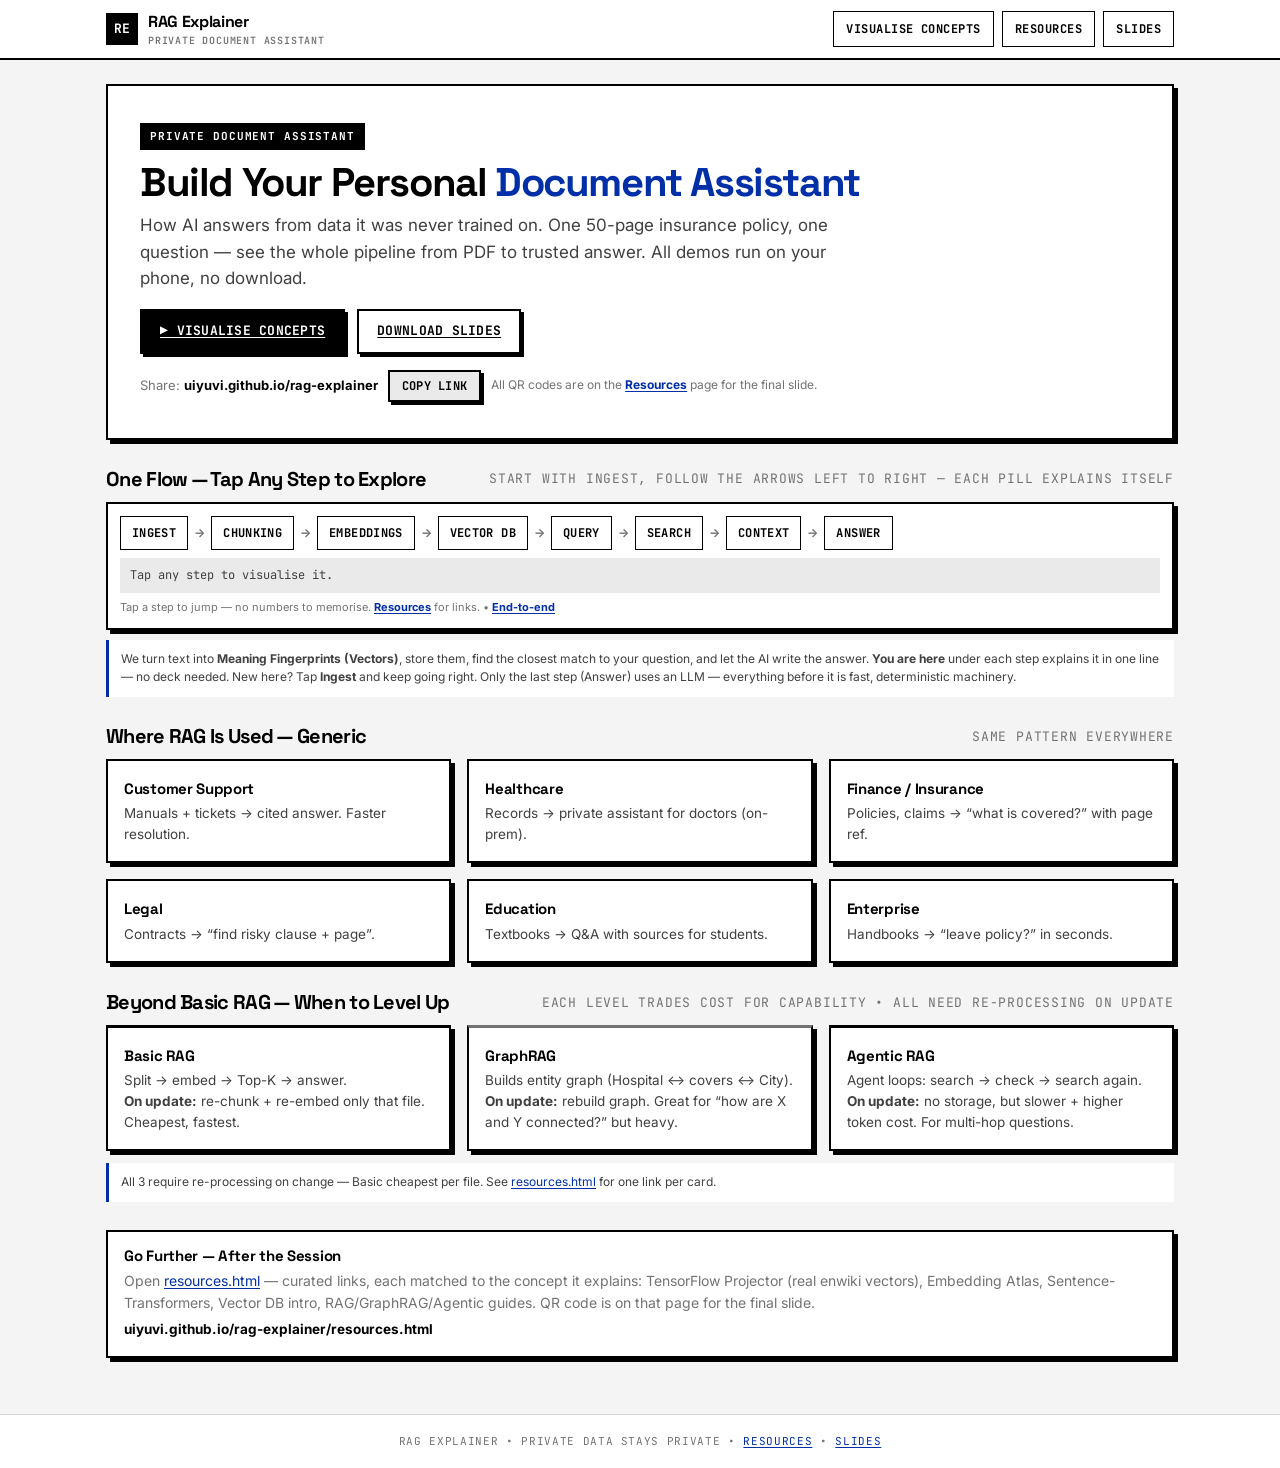
==== commit 4428bed0: "fix(nav): discrete rectangle buttons instead of joined tab strips — nav links and pipeline steps now" ====
--- a/index.html
+++ b/index.html
@@ -5,7 +5,7 @@
 <meta name="viewport" content="width=device-width,initial-scale=1,viewport-fit=cover"><link rel="preconnect" href="https://fonts.googleapis.com"><link rel="preconnect" href="https://fonts.gstatic.com" crossorigin><link rel="stylesheet" href="https://fonts.googleapis.com/css2?family=Space+Grotesk:wght@500;700&family=Inter:wght@400;600;700&family=JetBrains+Mono:wght@400;700&display=swap">
 <title>RAG Explainer — Build Your Personal Document Assistant </title>
 <meta name="description" content="How AI answers from private PDFs — Vector Search explained step-by-step. 7 mobile demos, no setup.">
-<link rel="stylesheet" href="assets/style.css?v=7">
+<link rel="stylesheet" href="assets/style.css?v=8">
 </head>
 <body>
 <header class="topbar">
--- a/assets/style.css
+++ b/assets/style.css
@@ -60,15 +60,14 @@
   font-family:var(--font-mono);
 }
 .brand small{display:block;font-weight:600;color:var(--swiss-ink-muted);font-size:10px;letter-spacing:.08em;text-transform:uppercase;margin-top:-2px;font-family:var(--font-mono)}
-.nav{display:flex;gap:0;flex-wrap:wrap}
+.nav{display:flex;gap:8px;flex-wrap:wrap}
 .nav a{
   padding:8px 12px;border-radius:0!important;font-size:12px;font-weight:700;
   font-family:var(--font-mono);text-transform:uppercase;letter-spacing:.04em;
   background:var(--swiss-surface);color:var(--swiss-ink);
-  border:1px solid var(--swiss-rule);border-left-width:0;
+  border:1px solid var(--swiss-rule);
   text-decoration:none;
 }
-.nav a:first-child{border-left-width:1px}
 .nav a.primary{background:var(--swiss-ink);color:#fff}
 .nav a.primary:hover{background:var(--swiss-blue);border-color:var(--swiss-blue);color:#fff}
 @media(max-width:640px){.nav{width:100%}.topbar-inner{flex-wrap:wrap}}
@@ -134,9 +133,8 @@
 .section-head h2{margin:0;font-size:20px}
 .section-head p{margin:0;color:var(--swiss-ink-muted);font-size:13px;font-family:var(--font-mono);text-transform:uppercase;letter-spacing:.06em}
 /* Pipeline — sharp index tabs */
-.pipeline{display:flex;gap:0;align-items:center;flex-wrap:wrap;font-size:12px;font-weight:700;color:var(--swiss-ink)}
-.pipe-step{padding:7px 11px;background:var(--swiss-surface);border:1px solid var(--swiss-rule);border-left-width:0;border-radius:0!important;text-decoration:none;color:var(--swiss-ink);transition:.1s;font-family:var(--font-mono);text-transform:uppercase;letter-spacing:.03em}
-.pipe-step:first-child{border-left-width:1px}
+.pipeline{display:flex;gap:6px;align-items:center;flex-wrap:wrap;font-size:12px;font-weight:700;color:var(--swiss-ink)}
+.pipe-step{padding:7px 11px;background:var(--swiss-surface);border:1px solid var(--swiss-rule);border-radius:0!important;text-decoration:none;color:var(--swiss-ink);transition:.1s;font-family:var(--font-mono);text-transform:uppercase;letter-spacing:.03em}
 .pipe-step:hover{color:var(--swiss-blue);border-color:var(--swiss-blue);position:relative;z-index:1}
 .pipe-step.active{background:var(--swiss-ink);color:#fff;border-color:var(--swiss-rule)}
 .pipe-arrow{color:var(--swiss-ink-muted);font-weight:700}
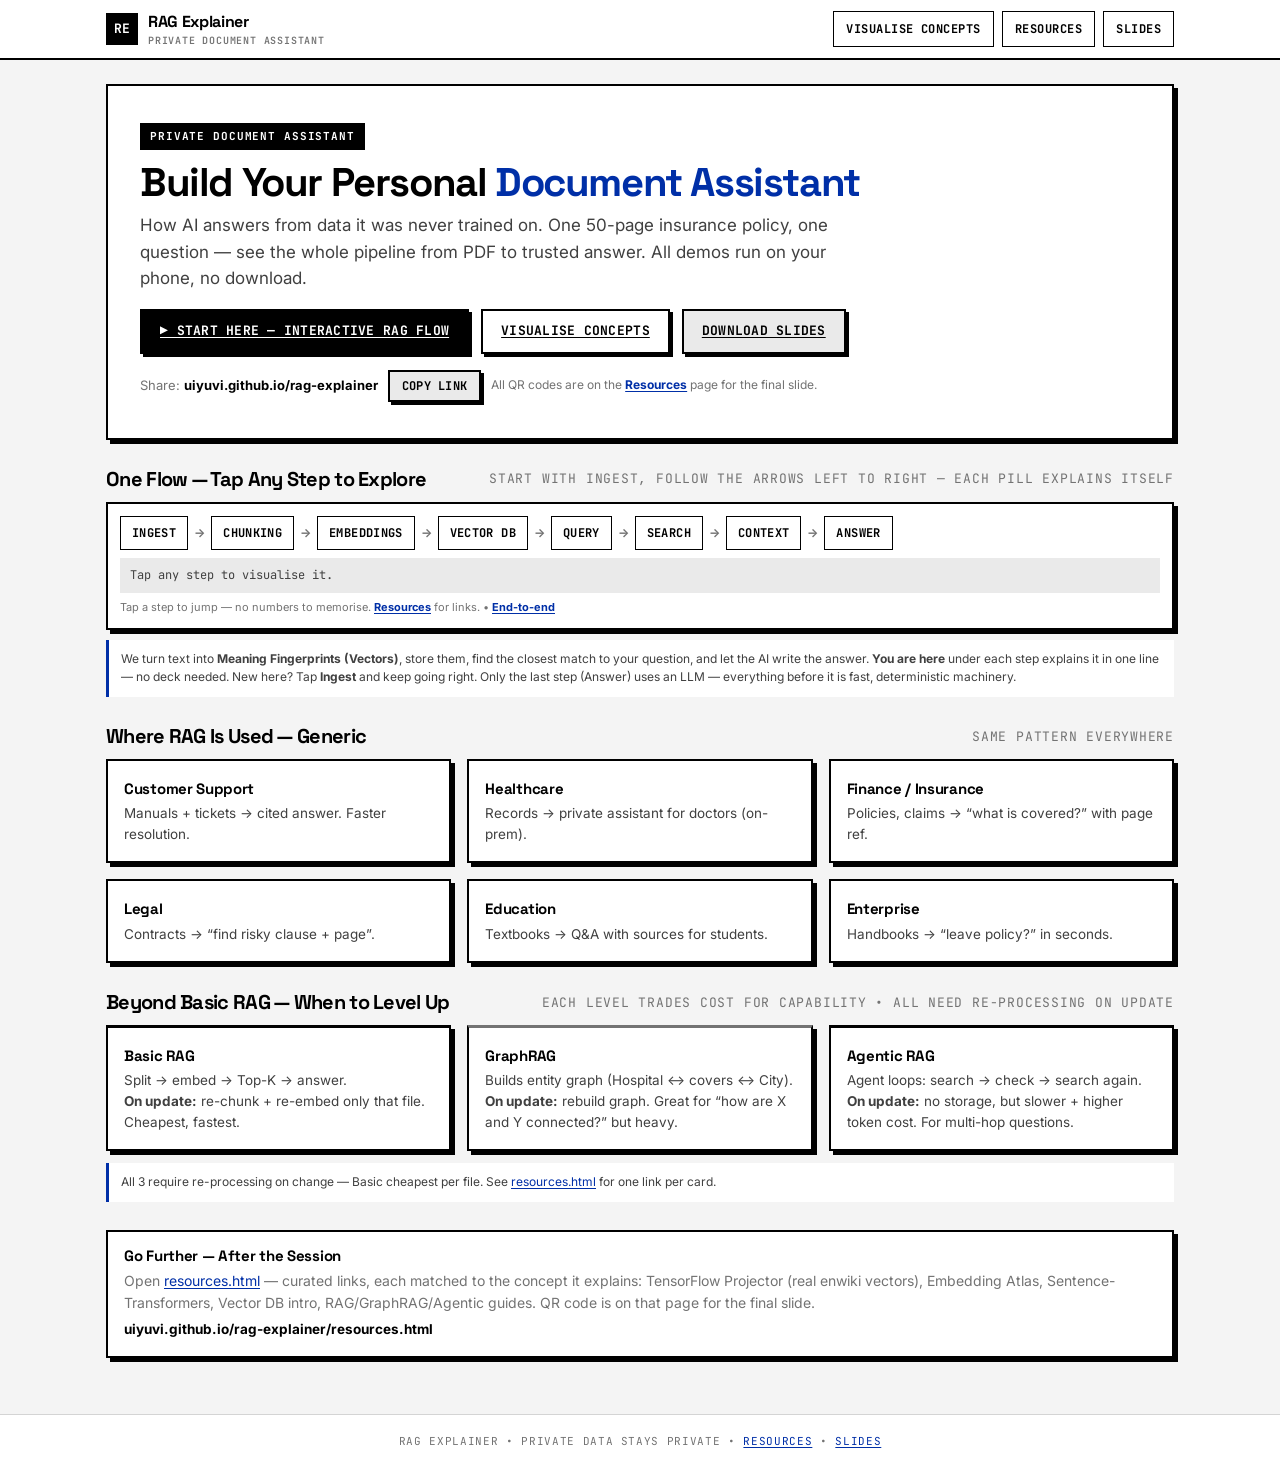
==== commit f515199f: "feat: Interactive RAG Flow demo (demos/why_rag.html) — toggle AI-alone vs AI-with-documents and watc" ====
--- a/index.html
+++ b/index.html
@@ -28,8 +28,9 @@
     <h1>Build Your Personal <span>Document Assistant</span></h1>
     <p class="lead">How AI answers from data it was never trained on. One 50-page insurance policy, one question — see the whole pipeline from PDF to trusted answer. All demos run on your phone, no download.</p>
     <div class="hero-actions">
-      <a class="btn btn-primary" href="#visualise">▶ Visualise Concepts</a>
-      <a class="btn btn-secondary" href="slides/rag_explainer.pptx">Download Slides</a>
+      <a class="btn btn-primary" href="demos/why_rag.html">▶ Start here — Interactive RAG Flow</a>
+      <a class="btn btn-secondary" href="#visualise">Visualise Concepts</a>
+      <a class="btn btn-ghost" href="slides/rag_explainer.pptx">Download Slides</a>
     </div>
     <div style="margin-top:16px;display:flex;gap:10px;align-items:center;flex-wrap:wrap;font-size:13px;color:#737373">
       <span>Share: <strong style="color:#000000">uiyuvi.github.io/rag-explainer</strong></span>
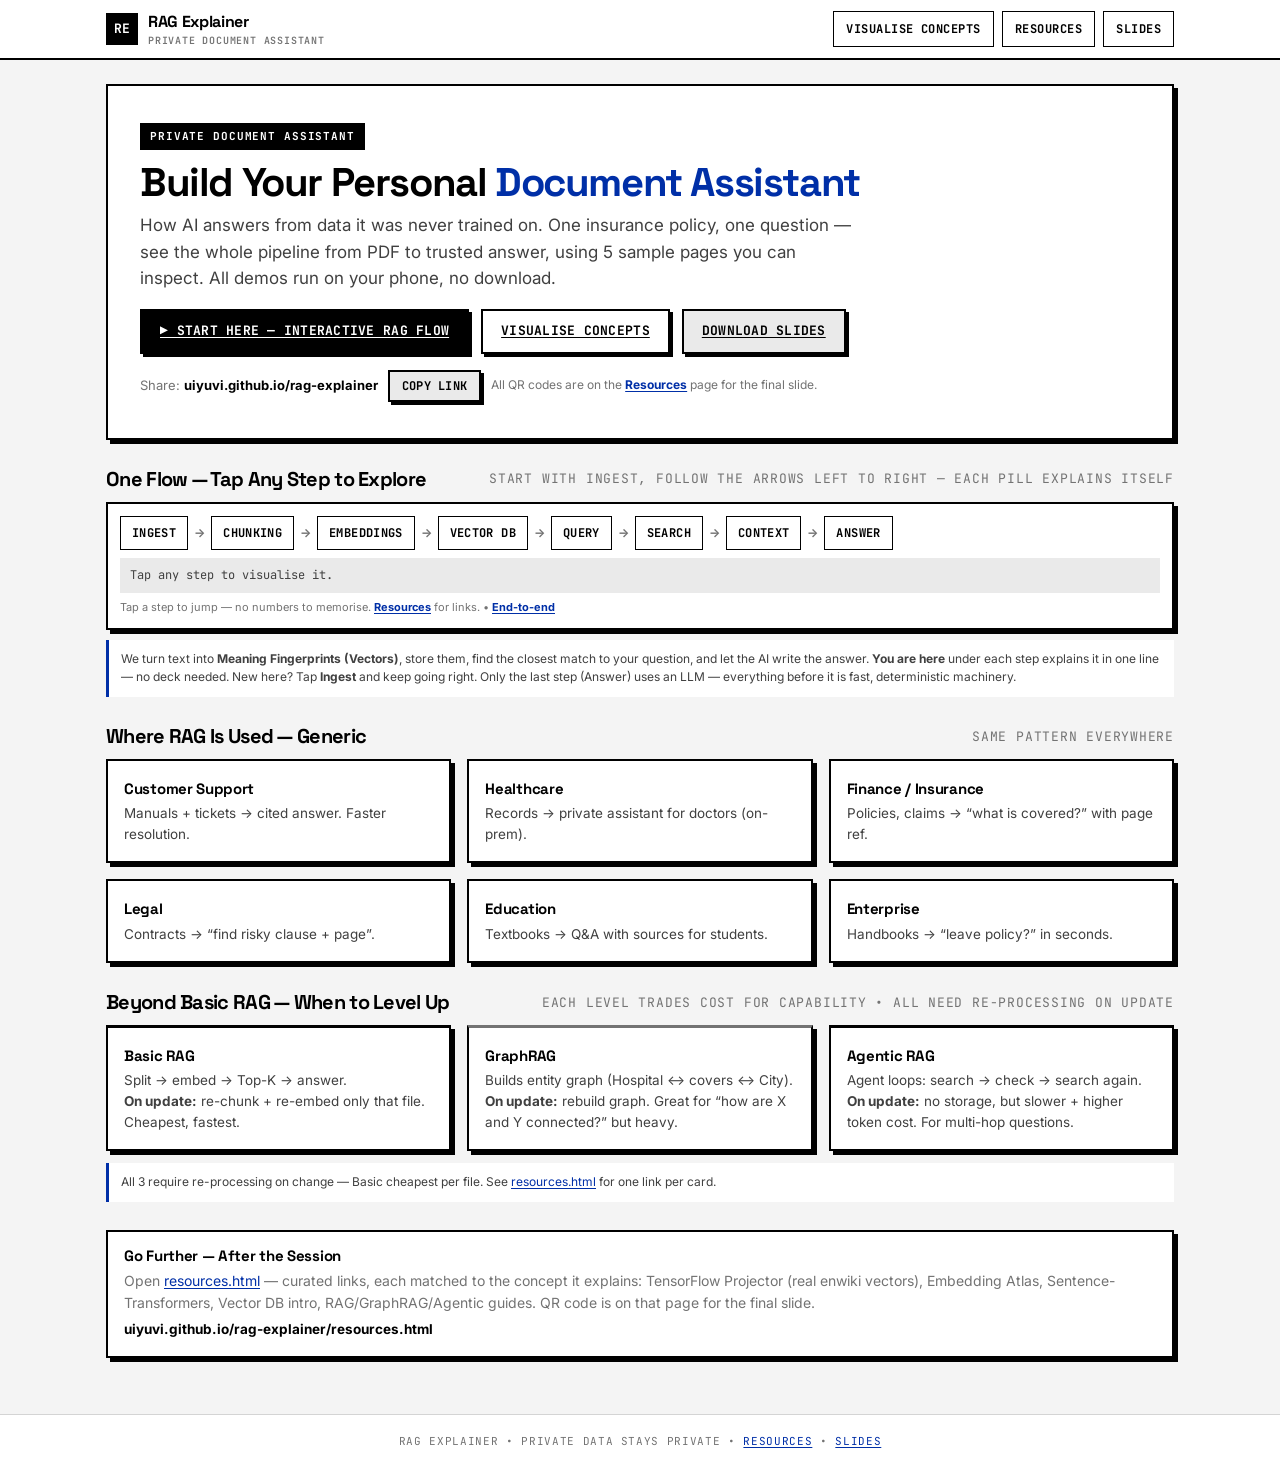
==== commit 024dca70: "ux: complete guided journey — forward-link chain why_rag→00→02→03→04b→04a→search⇄01…05→06→07→resourc" ====
--- a/index.html
+++ b/index.html
@@ -26,7 +26,7 @@
   <section class="hero">
     <div class="kicker">Private Document Assistant</div>
     <h1>Build Your Personal <span>Document Assistant</span></h1>
-    <p class="lead">How AI answers from data it was never trained on. One 50-page insurance policy, one question — see the whole pipeline from PDF to trusted answer. All demos run on your phone, no download.</p>
+    <p class="lead">How AI answers from data it was never trained on. One insurance policy, one question — see the whole pipeline from PDF to trusted answer, using 5 sample pages you can inspect. All demos run on your phone, no download.</p>
     <div class="hero-actions">
       <a class="btn btn-primary" href="demos/why_rag.html">▶ Start here — Interactive RAG Flow</a>
       <a class="btn btn-secondary" href="#visualise">Visualise Concepts</a>
